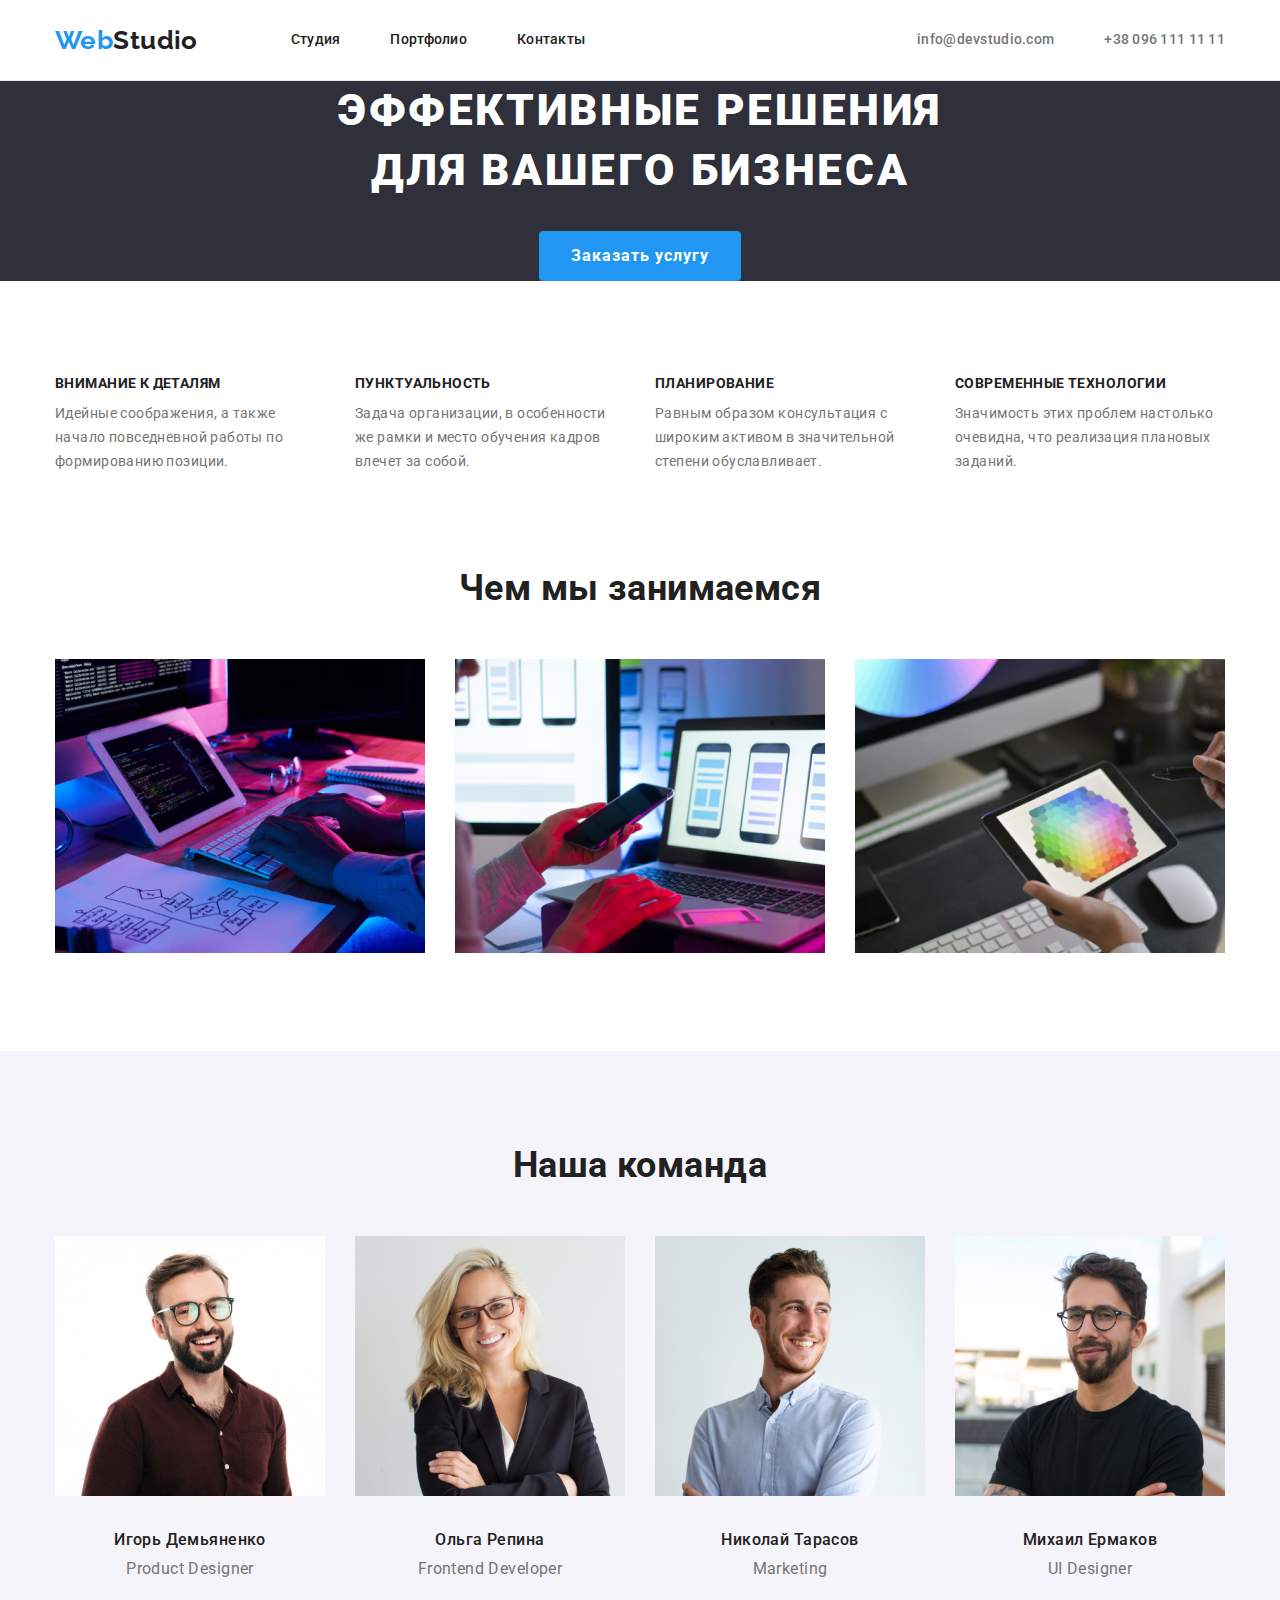
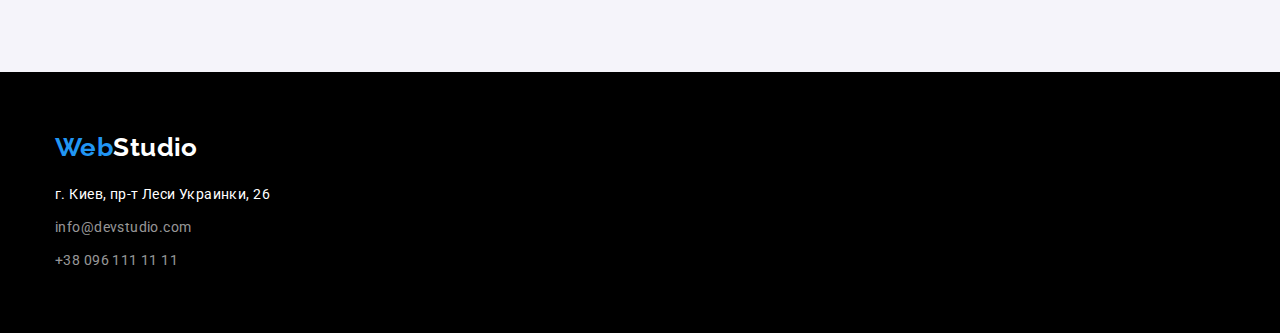
==== index.html @ cd9a00e1 "Добавляет файлы с предыдущего ДЗ" ====
<!DOCTYPE html>
<html lang="ru">
<head>
    <meta charset="UTF-8">
    <meta name="viewport" content="width=device-width, initial-scale=1.0">
    <title>Документ</title>
    <link rel="stylesheet" href="https://cdnjs.cloudflare.com/ajax/libs/modern-normalize/1.0.0/modern-normalize.min.css">
    <link rel="preconnect" href="https://fonts.gstatic.com">
    <link href="https://fonts.googleapis.com/css2?family=Raleway:wght@700&family=Roboto:wght@400;500;700;900&display=swap"
        rel="stylesheet">
    <link rel="stylesheet" href="./css/styles.css">
</head>
<body>
    <header class="header">
        <div class="conteiner header-conteiner">
        <nav class="nav">
            <a href="./index.html" class="logo"><span class="logo-web">Web</span>Studio</a>
            <ul class="nav-list list">
                <li class="item"><a href="./index.html" class="link">Студия</a></li>
                <li class="item"><a href="./portfolio.html" class="link">Портфолио</a></li>
                <li class="item"><a href="" class="link">Контакты</a></li>
            </ul>
        </nav>
        
        <ul class="adress-list list">
            <li class="item"><a href="info@devstudio.com" class="mail-tele">info@devstudio.com</a></li>
            <li class="item"><a href="tel:+380961111111" class="mail-tele">+38 096 111 11 11</a></li>
        </ul>
        </div>
    </header>
    <main>
        <section class="hero">
            <h1>Эффективные решения для вашего бизнеса</h1>
            <button type="button" class="hero-button">Заказать услугу</button>
        </section>
       
        <section class="dignity">
            <div class="conteiner">
            <h2 class="visually-hidden">Достоинства</h2>
            <ul class="list dignity-list">
                <li class="item">
                    <h3>Внимание к деталям</h3>
                    <p class="dignity-par">Идейные соображения, а также начало повседневной работы по формированию позиции.</p>
                </li>
                <li class="item">
                    <h3>Пунктуальность</h3>
                    <p class="dignity-par">Задача организации, в особенности же рамки и место обучения кадров влечет за собой.</p>
                </li>
                <li class="item">
                    <h3>Планирование</h3>
                    <p class="dignity-par">Равным образом консультация с широким активом в значительной степени обуславливает.</p>
                </li>
                <li class="item">
                    <h3>Современные технологии</h3>
                    <p class="dignity-par">Значимость этих проблем настолько очевидна, что реализация плановых заданий.</p>
                </li>
            </ul>
            </div>
        </section>

        <section class="occupation">
            <div class="conteiner">
            <h2>Чем мы занимаемся</h2>
            <ul class="list occupation-list">
                <li class="item">
                    <a href=""><img src="./images/doing-1.jpg" alt="печатаем на клавиатуре" width="370"></a>
                </li>
                <li class="item">
                    <a href=""><img src="./images/doing-2.jpg" alt="держим телефон перед ноутбуком" width="370"></a>
                </li>
                <li class="item">
                    <a href=""><img src="./images/doing-3.jpg" alt="выбираем цвет на планшете" width="370"></a>
                </li>
            </ul>
            </div>
        </section>

        <section class="team">
            <div class="conteiner">
            <h2>Наша команда</h2>
            <ul class="list team-list">
                <li class="item">
                    <a href=""><img src="./images/desiner.jpg" alt="дезайнер нашей команды" width="270"></a>
                    <h3>Игорь Демьяненко</h3>
                    <p lang="en" class="team-par">Product Designer</p>
                </li>
                <li class="item">
                    <a href=""><img src="./images/developer.jpg" alt="разработчик нашей команды"  width="270"></a>
                    <h3>Ольга Репина</h3>
                    <p lang="en" class="team-par">Frontend Developer</p>
                </li>
                <li class="item">
                    <a href=""><img src="./images/marketing.jpg" alt="маркетолог нашей команды"  width="270"></a>
                    <h3>Николай Тарасов</h3>
                    <p lang="en" class="team-par">Marketing</p>
                </li>
                <li class="item">
                    <a href=""><img src="./images/ui-desiner.jpg" alt="дезайнер интерфейса нашей команды"  width="270"></a>
                    <h3>Михаил Ермаков</h3>
                    <p lang="en" class="team-par">UI Designer</p>
                </li>
            </ul>
            </div>
        </section>
    </main>

        <footer class="footer">
            <div class="conteiner">
            <a href="./index.html" class="logo"><span class="logo-web">Web</span>Studio</a>
            <address class="address">
                <span class="street item">г. Киев, пр-т Леси Украинки, 26</span>
                <a href="info@devstudio.com" class="footer-link item">info@devstudio.com</a>
                <a href="tel:+380961111111" class="footer-link item">+38 096 111 11 11</a>
            </address>
            </div>
        </footer>
        
</body>
</html>
---- css/styles.css ----
/* цвет лого 000000 */
/* цвет лого 2196F3 */
/* цвет активной ссылки 2196F3 */
/* цвет ссылки в навигиции 212121 */
/* цвет номера телефона в footer 757575 */
/* цвет героя FFFFFF */
/* цвет эл. адреса и телефона в footer 255, 255, 255, 0.6*/
/* цвет героя FFFFFF */

/*
font logo Raleway 700
font text Roboto 400, 500, 700, 900, 
*/

:root {
  --primary-text-color: #212121;
  --accent-color: #2196f3;
  --primary-paragraph-color: #757575;
  --primary-white-color: #ffffff;
}

body {
  background-color: #ffffff;
  color: var(--primary-text-color);

  font-family: Roboto, sans-serif;
  font-size: 14px;
  line-height: 1.14;
  letter-spacing: 0.03em;
}

.conteiner {
  width: 1200px;
  padding-left: 15px;
  padding-right: 15px;
  margin-left: auto;
  margin-right: auto;
}

.visually-hidden {
  position: absolute;
  clip: rect(0 0 0 0);
  width: 1px;
  height: 1px;
  margin: -1;
}

/* Header */

.header {
  border-bottom: 1px solid #ececec;
}

.header-conteiner {
  display: flex;
  align-items: center;
}

.logo-web {
  color: var(--accent-color);
}

.logo {
  margin-right: 93px;

  color: var(--primary-text-color);
  text-decoration: none;

  font-family: Raleway;
  font-weight: 700;
  font-size: 26px;
  line-height: 1.19;
}

.nav {
  display: flex;
  align-items: center;
}

.nav-list {
  display: flex;
}

.nav-list .item:not(:last-child) {
  margin-right: 50px;
}

.nav .link {
  display: block;
  padding-top: 32px;
  padding-bottom: 32px;

  color: var(--primary-text-color);
  text-decoration: none;

  font-weight: 500;
  letter-spacing: 0.02em;
}

.nav .link:hover,
.nav .link:focus {
  color: var(--accent-color);
}

.nav .link.current {
  color: var(--accent-color);
}

.list {
  list-style: none;
  margin-top: 0;
  margin-bottom: 0;
  padding-left: 0;
}

.adress-list {
  display: flex;
  margin-left: auto;
}

.adress-list .item + .item {
  margin-left: 50px;
}

.mail-tele {
  color: var(--primary-paragraph-color);
  text-decoration: none;

  font-weight: 500;
  letter-spacing: 0.02em;
}

.mail-tele:hover,
.mail-tele:focus {
  color: var(--accent-color);
}

/* Hero */

.hero {
  background-color: #2f303a;
  text-align: center;
}

.hero h1 {
  width: 696px;
  margin-left: auto;
  margin-right: auto;
  margin-top: 0;
  margin-bottom: 30px;

  color: var(--primary-white-color);

  font-weight: 900;
  font-size: 44px;
  line-height: 1.36;
  letter-spacing: 0.06em;
  text-transform: uppercase;
}

.hero-button {
  display: inline-block;
  border: 0px;
  border-radius: 4px;
  padding: 10px 32px;
  min-width: 200px;

  color: var(--primary-white-color);
  background-color: var(--accent-color);

  font-weight: 700;
  font-size: 16px;
  line-height: 1.88;
  text-align: center;
  letter-spacing: 0.06em;
}

/* Dignity */

.dignity {
  padding-top: 95px;
  padding-bottom: 95px;
}

.dignity-list {
  display: flex;
}

.dignity-list .item {
  width: 270px;
}

.dignity-list .item:not(:last-child) {
  margin-right: 30px;
}

.dignity-par,
.team-par {
  color: #757575;

  line-height: 1.71;

  margin-top: 0;
  margin-bottom: 0;
}

.dignity h3 {
  margin-top: 0;
  margin-bottom: 10px;

  font-weight: 700;
  font-size: 14px;
  text-transform: uppercase;
}

/* Occupation */

.occupation {
  padding-bottom: 94px;
}

.occupation h2,
.team h2 {
  margin-top: 0;
  margin-bottom: 50px;

  font-weight: 700;
  font-size: 36px;
  line-height: 1.17x;
  text-align: center;
}

.occupation-list {
  display: flex;
}

.occupation-list .item:not(:last-child) {
  margin-right: 30px;
}

/* Team */

.team {
  padding-top: 94px;
  padding-bottom: 94px;

  background-color: #f5f4fa;
}

.team h2 {
  margin: 0 0 50px 0;
}

.team h3 {
  margin-top: 30px;
  margin-bottom: 10px;

  font-weight: 500;
  font-size: 16px;
  line-height: 1.19;
  text-align: center;
}

.team-list {
  display: flex;
}

.team-list .item {
  border-radius: 0 0 4px 4px;
}

.team-list .item:not(:last-child) {
  margin-right: 30px;
}

.team-par {
  font-size: 16px;
  line-height: 1.19;
  text-align: center;
}

/* footer */

.footer {
  padding-top: 60px;
  padding-bottom: 60px;

  background-color: #000000;
}

footer .logo {
  display: block;
  margin: 0 0 20px 0;

  color: var(--primary-white-color);
}

.address {
  font-style: normal;
  line-height: 1.71;
}

.address .item {
  display: block;
}

.address .item:not(:last-child) {
  margin-bottom: 9px;
}

.footer-link {
  padding: 0;

  color: rgba(255, 255, 255, 0.6);
  text-decoration: none;

  font-size: 14px;
}

.footer-link:hover,
.footer-link:focus {
  color: var(--accent-color);
}

.street {
  color: var(--primary-white-color);
}

/* PORTFOLIO */

.portfolio {
  padding-top: 94px;
  padding-bottom: 94px;
}

.portfolio-button {
  padding: 6px 22px;
  border: 0;
  border-radius: 4px;

  color: var(--primary-text-color);
  background-color: #f5f4fa;

  font-weight: 500;
  font-size: 16px;
  line-height: 1.63;
  text-align: center;
}

.portfolio-button:hover,
.portfolio-button:focus {
  color: var(--primary-white-color);
  background-color: var(--accent-color);
}

.button-list {
  display: flex;
  padding-bottom: 50px;
  justify-content: center;
}

.button-list .item:not(:last-child) {
  margin-right: 8px;
}

.portfolio-link {
  display: flex;
  flex-wrap: wrap;
}

.portfolio-link .item {
  width: calc((100% - 60px) / 3);
  border: 1px solid rgba(238, 238, 238, 1);
}

.portfolio-link .item:not(:nth-child(3n)) {
  margin-right: 30px;
}

.portfolio-link .item:not(:nth-last-child(-n + 3)) {
  margin-bottom: 30px;
}

.portfolio-link a {
  margin: 0;
  text-decoration: none;
}

.portfolio-link h2 {
  margin: 0;

  color: var(--primary-text-color);

  font-weight: 700;
  font-size: 18px;
  line-height: 2;
  letter-spacing: 0.06em;
}

.portfolio-link p {
  margin: 0;
}

.portfolio-item {
  padding: 20px 24px;

  color: var(--primary-paragraph-color);

  font-size: 16px;
  line-height: 1.88;
}
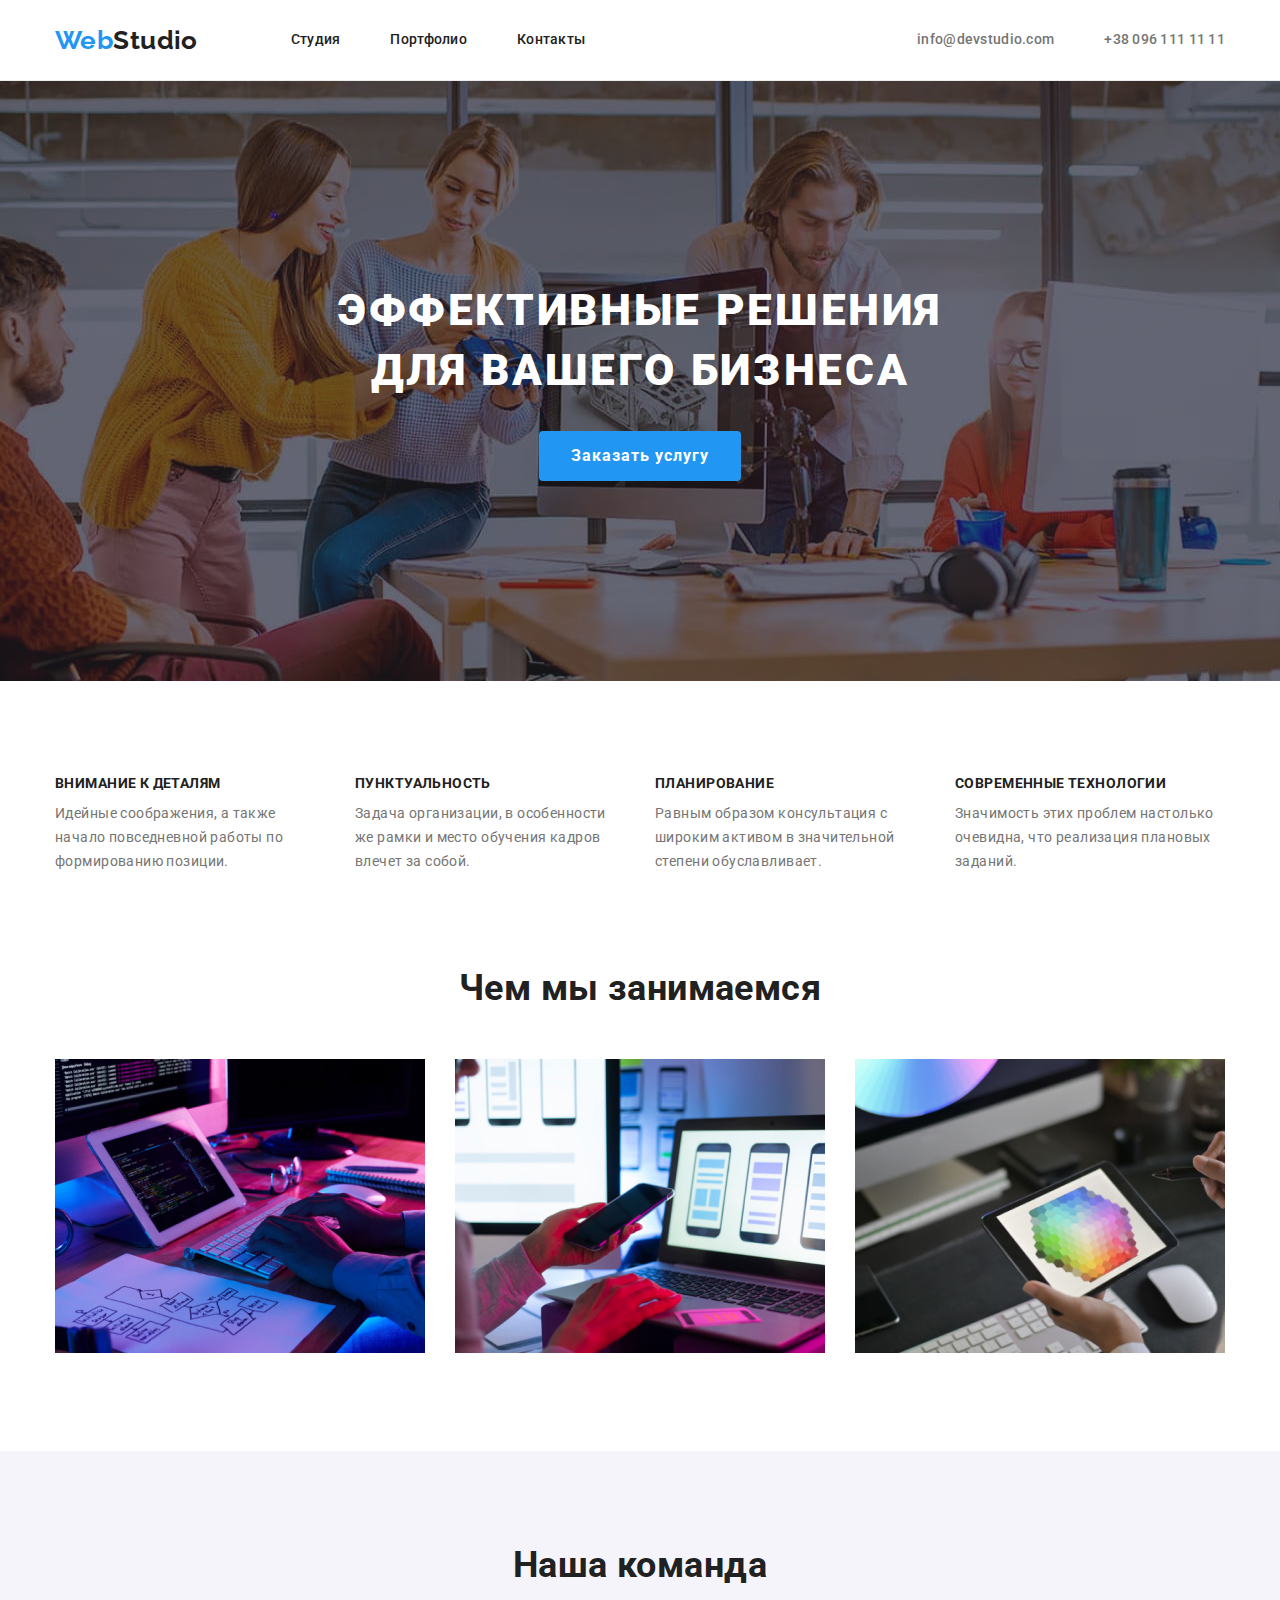
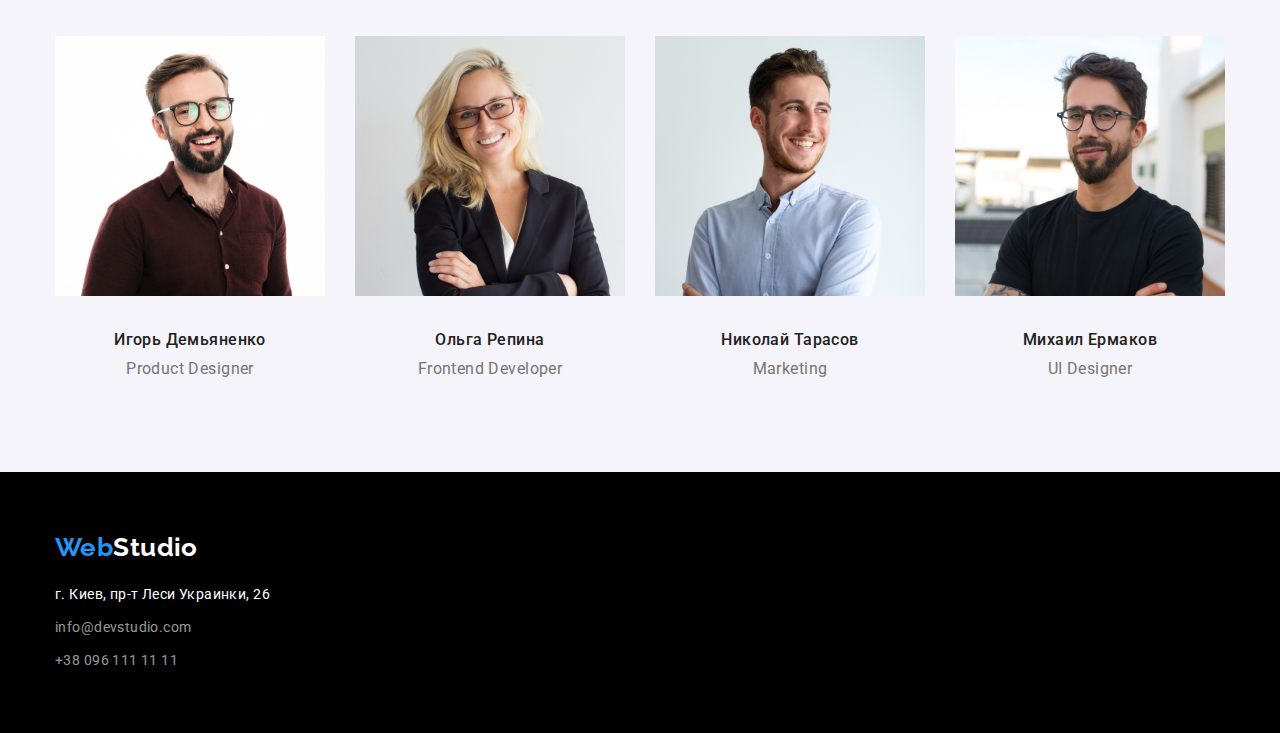
==== commit fcdd3c0e: "градиент и рисунок в герое" ====
--- a/index.html
+++ b/index.html
@@ -30,8 +30,11 @@
     </header>
     <main>
         <section class="hero">
-            <h1>Эффективные решения для вашего бизнеса</h1>
+            <div class="overlay">
+                <h1>Эффективные решения для вашего бизнеса</h1>
             <button type="button" class="hero-button">Заказать услугу</button>
+            </div>
+            
         </section>
        
         <section class="dignity">
--- a/css/styles.css
+++ b/css/styles.css
@@ -138,8 +138,24 @@
 /* Hero */
 
 .hero {
-  background-color: #2f303a;
-  text-align: center;
+  background-color: #c4c4c4;
+  text-align: center;
+}
+
+.overlay {
+  margin-left: auto;
+  margin-right: auto;
+  padding-top: 200px;
+  padding-bottom: 200px;
+  max-width: 1600px;
+
+  background-image: linear-gradient(
+      to right,
+      rgba(47, 48, 58, 0.4),
+      rgba(47, 48, 58, 0.4)
+    ),
+    url(../images/logo.jpg);
+  background-position: center;
 }
 
 .hero h1 {
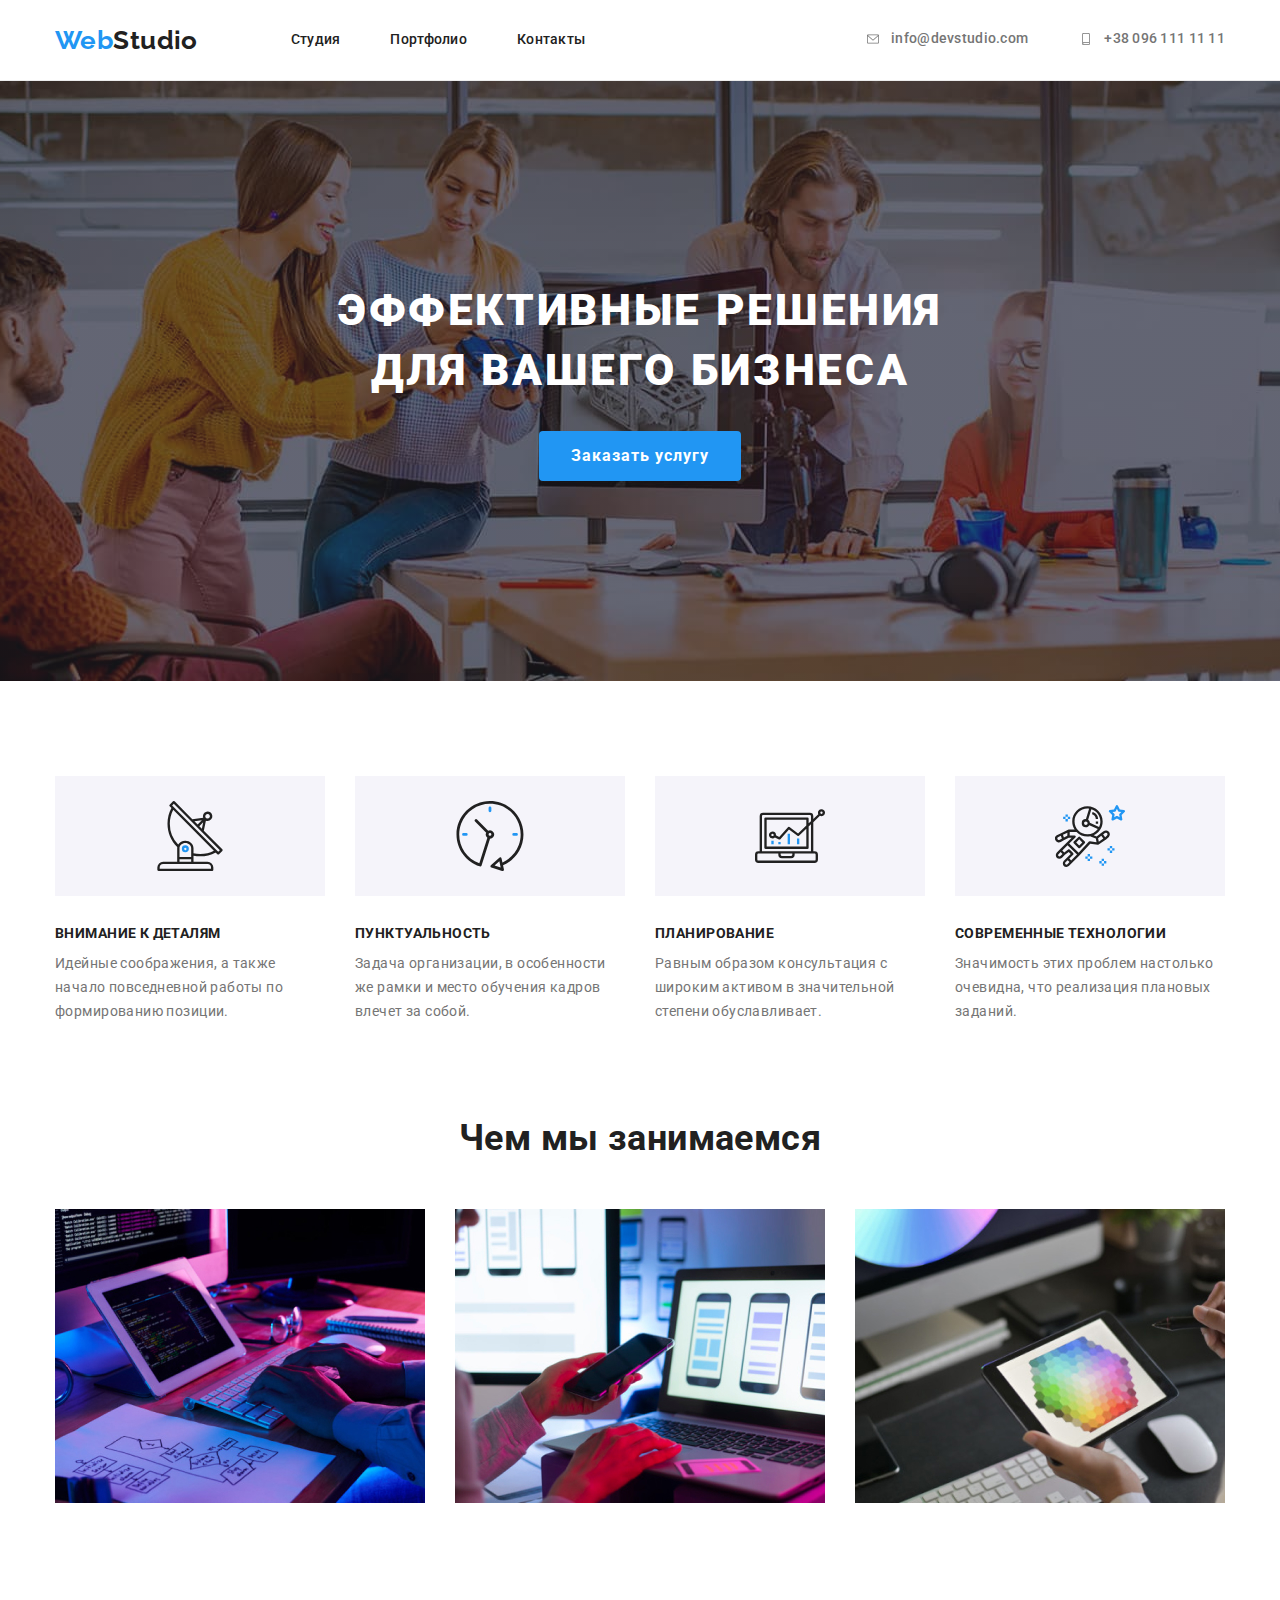
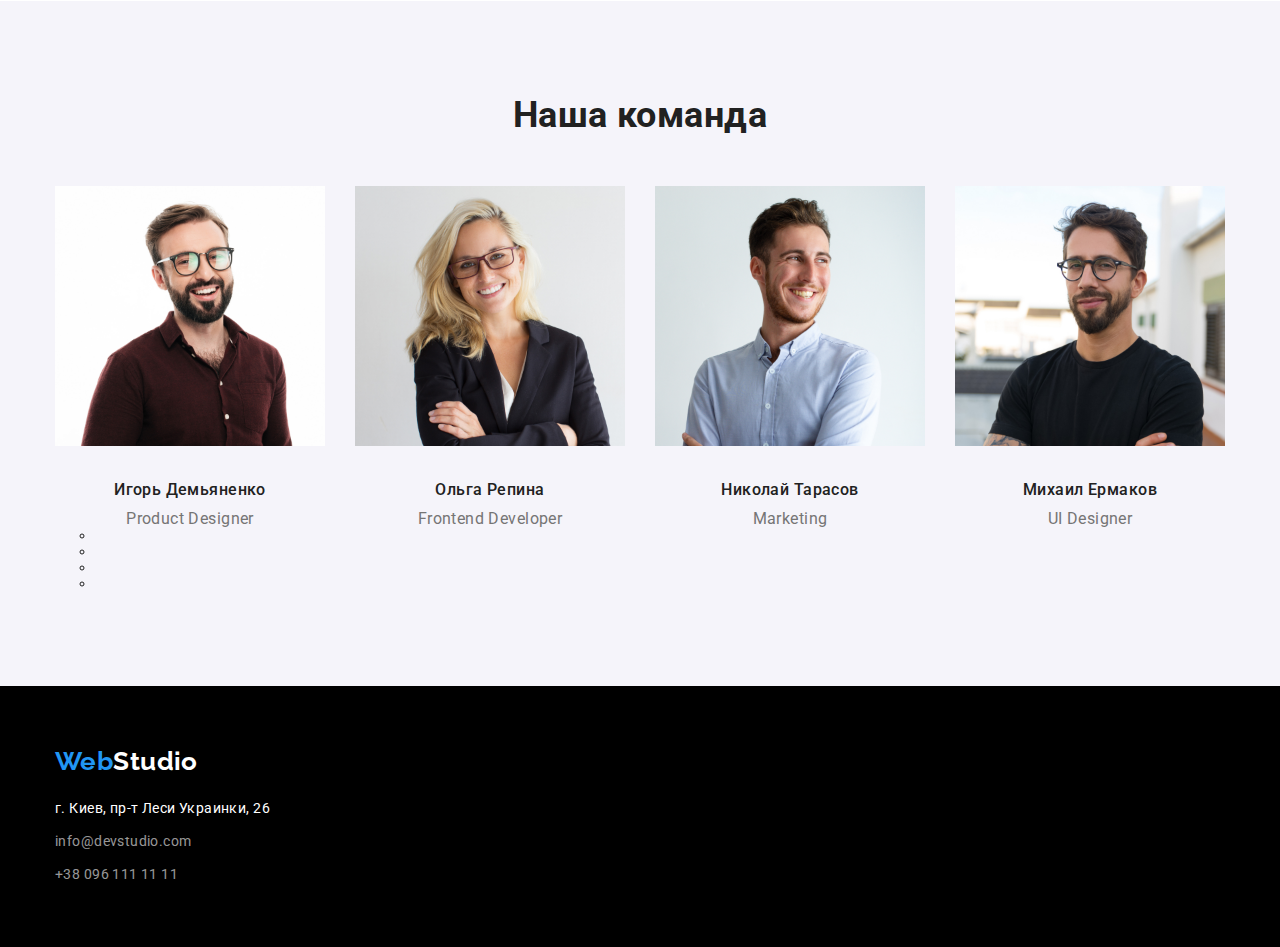
==== commit 14a540a2: "иконки зайнятости, номера и почты" ====
--- a/index.html
+++ b/index.html
@@ -23,8 +23,16 @@
         </nav>
         
         <ul class="adress-list list">
-            <li class="item"><a href="info@devstudio.com" class="mail-tele">info@devstudio.com</a></li>
-            <li class="item"><a href="tel:+380961111111" class="mail-tele">+38 096 111 11 11</a></li>
+            <li class="item"><a href="info@devstudio.com" class="mail-tele">
+                <svg class="nav-icon">
+                    <use href="./images/symbol-defs.svg#icon-envelope"></use>
+                </svg>
+                info@devstudio.com</a></li>
+            <li class="item"><a href="tel:+380961111111" class="mail-tele">
+                <svg class="nav-icon">
+                    <use href="./images/symbol-defs.svg#icon-smartphone"></use>
+                </svg>
+                +38 096 111 11 11</a></li>
         </ul>
         </div>
     </header>
@@ -42,18 +50,38 @@
             <h2 class="visually-hidden">Достоинства</h2>
             <ul class="list dignity-list">
                 <li class="item">
+                    <div class="icon-bg">
+                        <svg class="dignity-icon">
+                        <use href="./images/symbol-defs.svg#icon-antenna"></use>
+                    </svg>
+                    </div>
                     <h3>Внимание к деталям</h3>
                     <p class="dignity-par">Идейные соображения, а также начало повседневной работы по формированию позиции.</p>
                 </li>
                 <li class="item">
+                    <div class="icon-bg">
+                        <svg class="dignity-icon">
+                            <use href="./images/symbol-defs.svg#icon-clock"></use>
+                        </svg>
+                    </div>
                     <h3>Пунктуальность</h3>
                     <p class="dignity-par">Задача организации, в особенности же рамки и место обучения кадров влечет за собой.</p>
                 </li>
                 <li class="item">
+                    <div class="icon-bg">
+                        <svg class="dignity-icon">
+                            <use href="./images/symbol-defs.svg#icon-diagram"></use>
+                        </svg>
+                    </div>
                     <h3>Планирование</h3>
                     <p class="dignity-par">Равным образом консультация с широким активом в значительной степени обуславливает.</p>
                 </li>
                 <li class="item">
+                    <div class="icon-bg">
+                        <svg class="dignity-icon">
+                            <use href="./images/symbol-defs.svg#icon-astronaut"></use>
+                        </svg>
+                    </div>
                     <h3>Современные технологии</h3>
                     <p class="dignity-par">Значимость этих проблем настолько очевидна, что реализация плановых заданий.</p>
                 </li>
@@ -86,6 +114,12 @@
                     <a href=""><img src="./images/desiner.jpg" alt="дезайнер нашей команды" width="270"></a>
                     <h3>Игорь Демьяненко</h3>
                     <p lang="en" class="team-par">Product Designer</p>
+                    <ul>
+                        <li></li>
+                        <li></li>
+                        <li></li>
+                        <li></li>
+                    </ul>
                 </li>
                 <li class="item">
                     <a href=""><img src="./images/developer.jpg" alt="разработчик нашей команды"  width="270"></a>
--- a/css/styles.css
+++ b/css/styles.css
@@ -123,11 +123,23 @@
 }
 
 .mail-tele {
+  display: inline-flex;
+  justify-content: center;
+  align-items: center;
+
   color: var(--primary-paragraph-color);
   text-decoration: none;
 
   font-weight: 500;
   letter-spacing: 0.02em;
+}
+
+.nav-icon {
+  margin-right: 10px;
+  width: 16px;
+  height: 12px;
+
+  fill: currentColor;
 }
 
 .mail-tele:hover,
@@ -229,6 +241,22 @@
   text-transform: uppercase;
 }
 
+.icon-bg {
+  display: flex;
+  align-items: center;
+  justify-content: center;
+  width: 270px;
+  height: 120px;
+  margin-bottom: 30px;
+
+  background-color: #f5f4fa;
+}
+
+.dignity-icon {
+  width: 70px;
+  height: 70px;
+}
+
 /* Occupation */
 
 .occupation {
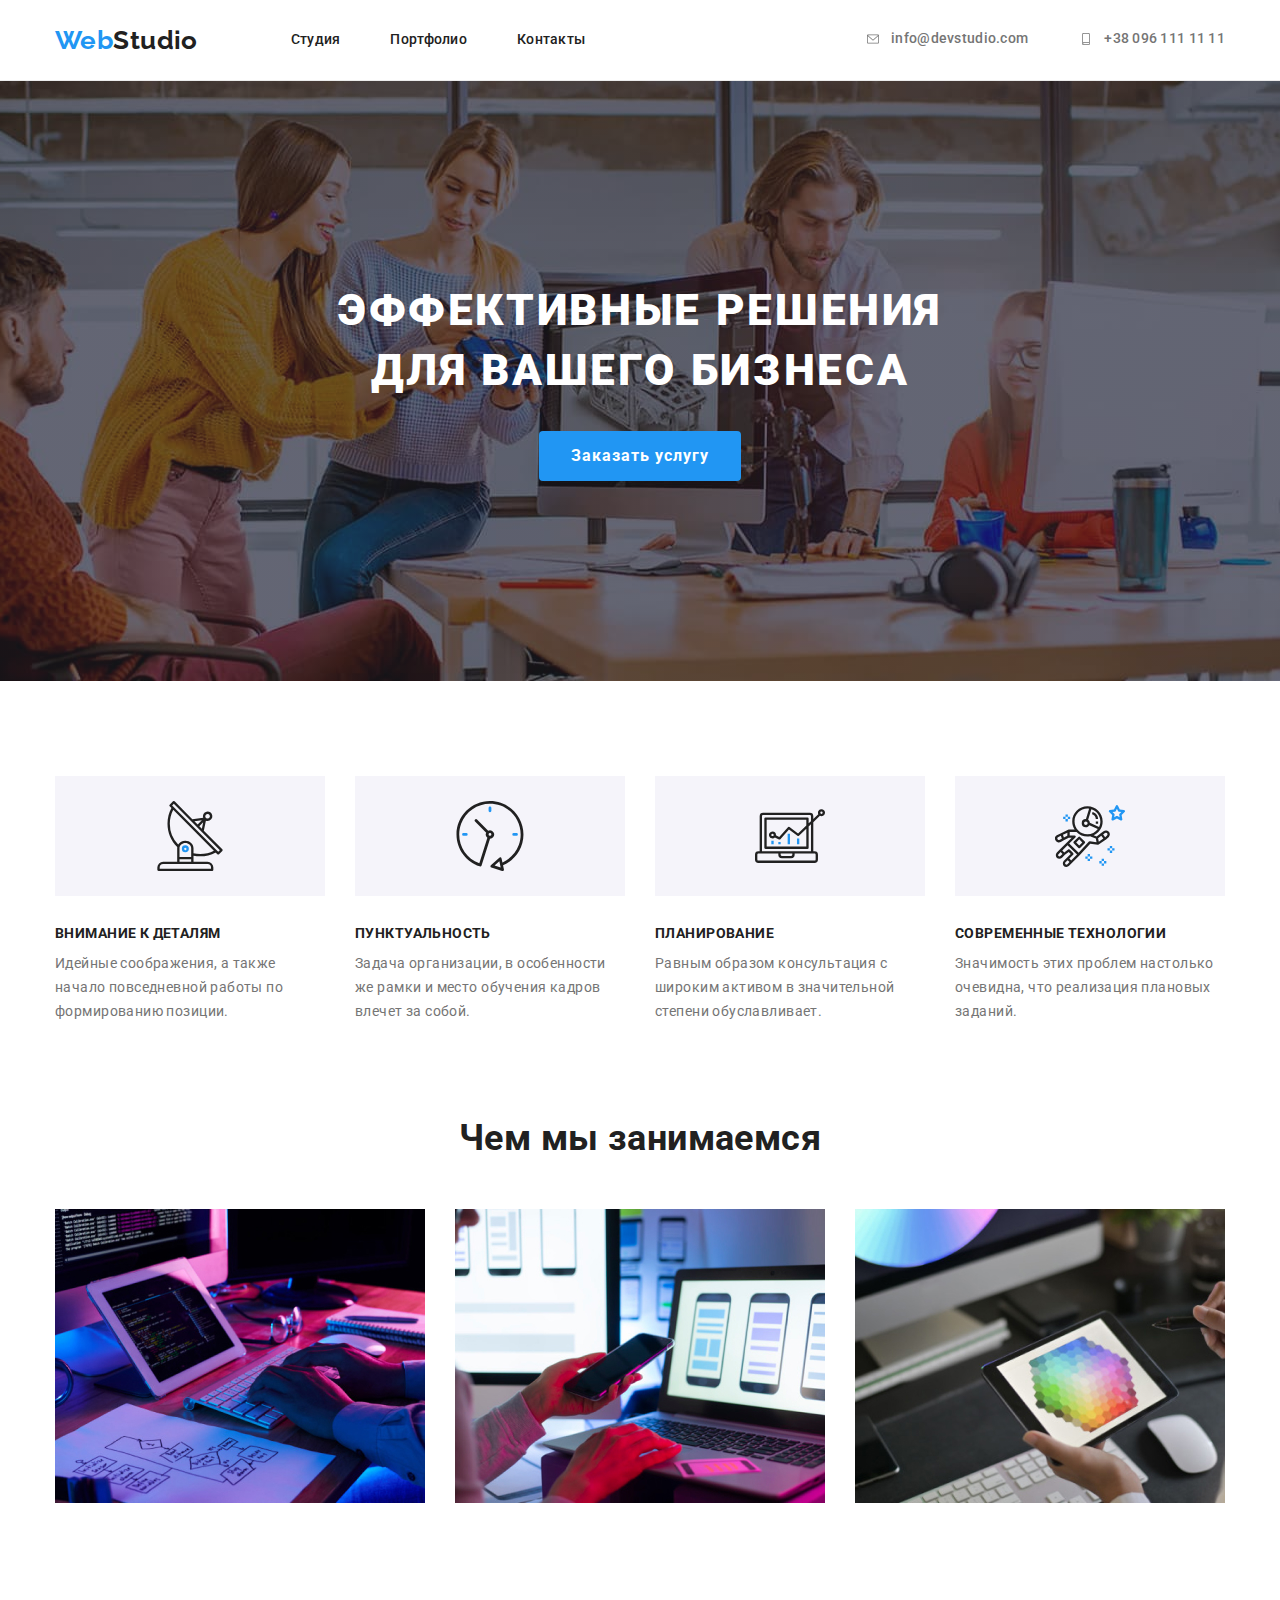
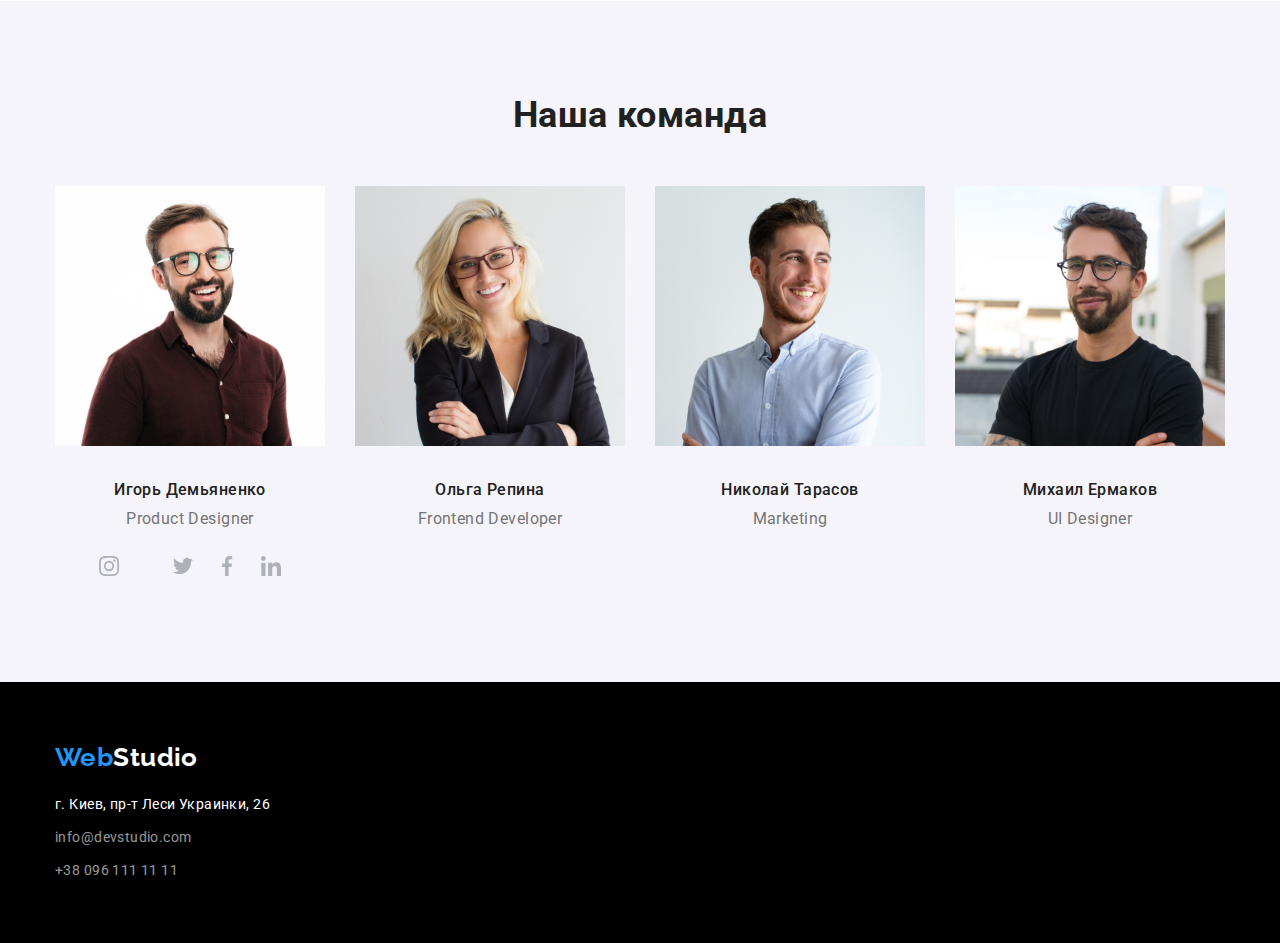
==== commit 229a27be: "социальные линки" ====
--- a/index.html
+++ b/index.html
@@ -114,11 +114,35 @@
                     <a href=""><img src="./images/desiner.jpg" alt="дезайнер нашей команды" width="270"></a>
                     <h3>Игорь Демьяненко</h3>
                     <p lang="en" class="team-par">Product Designer</p>
-                    <ul>
-                        <li></li>
-                        <li></li>
-                        <li></li>
-                        <li></li>
+                    <ul class="list social-list">
+                        <li class="item">
+                        <a class="social-link" href="">
+                            <svg class="social-icon">
+                                <use href="./images/symbol-defs.svg#icon-instagram"></use>
+                            </svg>
+                        </a>
+                        </li>
+                        <li>
+                            <a class="social-link" href="">
+                                <svg class="social-icon">
+                                    <use href="./images/symbol-defs.svg#icon-twitter"></use>
+                                </svg>
+                            </a>
+                        </li>
+                        <li>
+                            <a class="social-link" href="">
+                                <svg class="social-icon">
+                                    <use href="./images/symbol-defs.svg#icon-facebook"></use>
+                                </svg>
+                            </a>
+                        </li>
+                        <li>
+                            <a class="social-link" href="">
+                                <svg class="social-icon">
+                                    <use href="./images/symbol-defs.svg#icon-linkedin"></use>
+                                </svg>
+                            </a>
+                        </li>
                     </ul>
                 </li>
                 <li class="item">
--- a/css/styles.css
+++ b/css/styles.css
@@ -17,6 +17,7 @@
   --accent-color: #2196f3;
   --primary-paragraph-color: #757575;
   --primary-white-color: #ffffff;
+  --social-link-color: #afb1b8;
 }
 
 body {
@@ -318,9 +319,35 @@
 }
 
 .team-par {
+  margin-bottom: 16px;
+
   font-size: 16px;
   line-height: 1.19;
   text-align: center;
+}
+
+.social-list {
+  display: flex;
+  justify-content: center;
+}
+
+.social-list .item {
+  margin-right: 10px;
+}
+
+.social-link {
+  display: inline-flex;
+  align-items: center;
+  justify-content: center;
+  width: 44px;
+  height: 44px;
+
+  border-radius: 50%;
+}
+
+.social-icon {
+  width: 20px;
+  height: 20px;
 }
 
 /* footer */
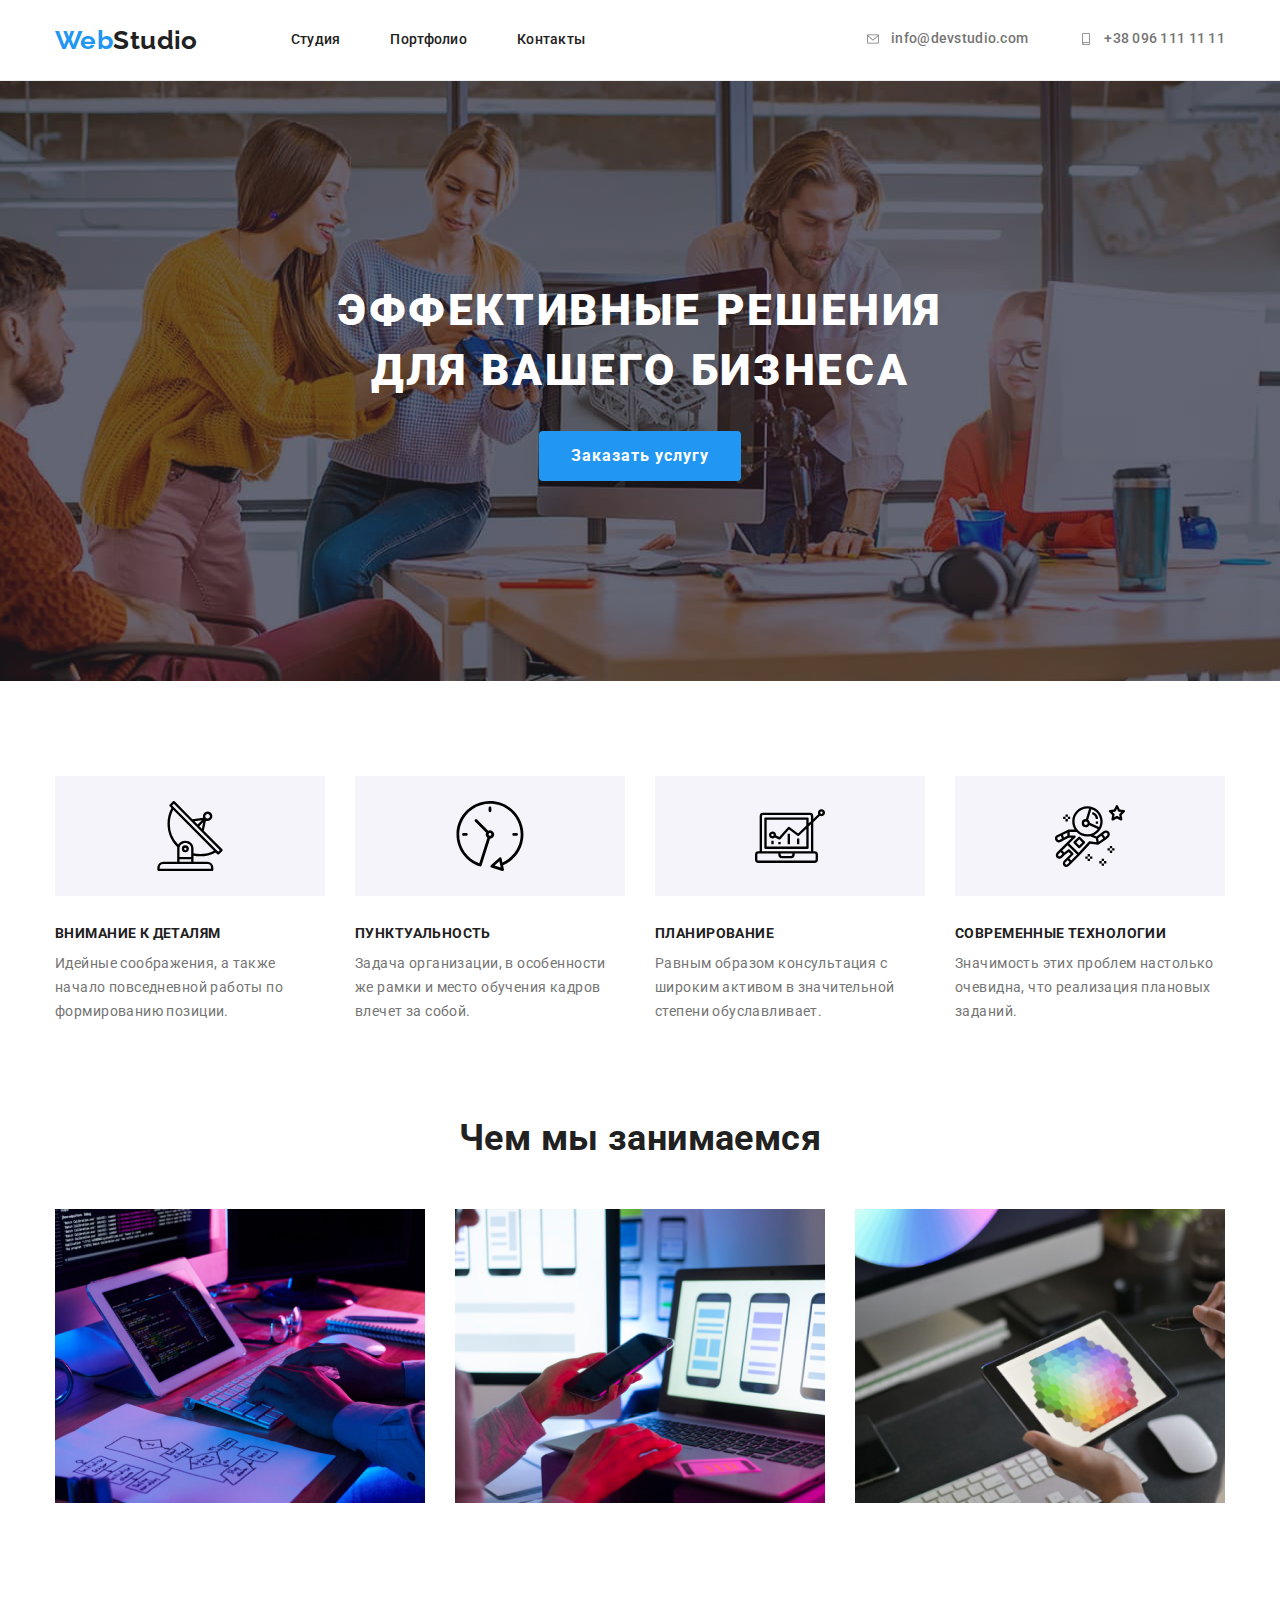
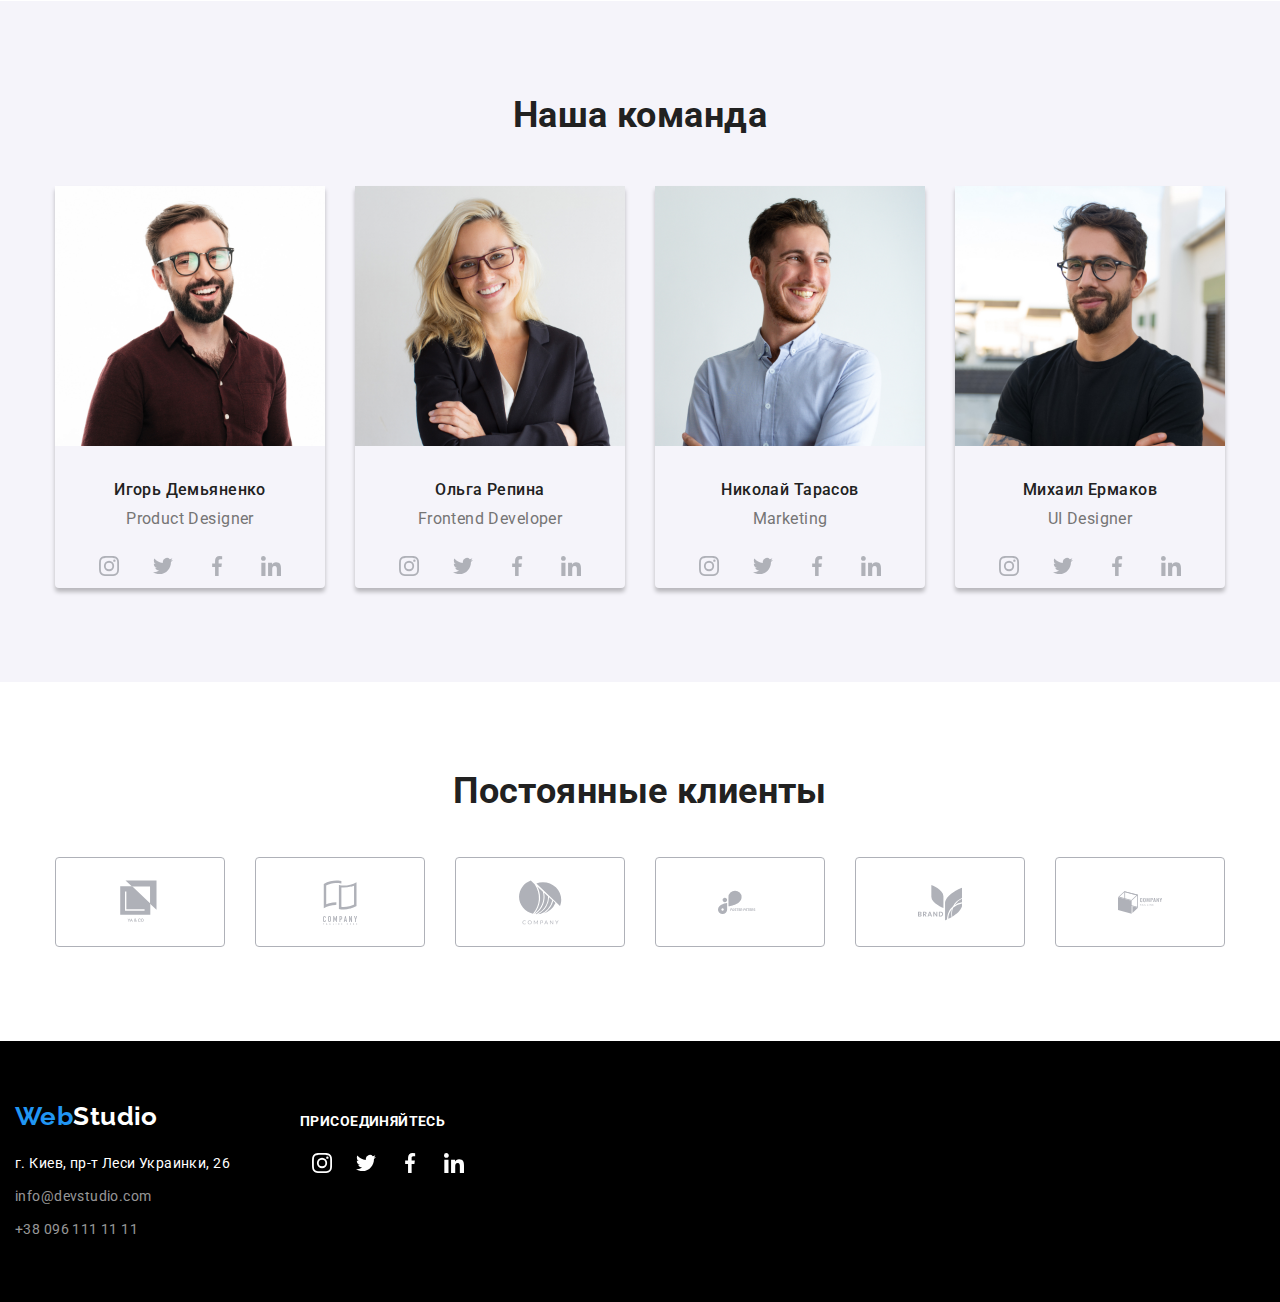
==== commit 498b0d1f: "клиентов, линки в футере и тени" ====
--- a/index.html
+++ b/index.html
@@ -115,28 +115,28 @@
                     <h3>Игорь Демьяненко</h3>
                     <p lang="en" class="team-par">Product Designer</p>
                     <ul class="list social-list">
-                        <li class="item">
+                        <li class="social-item">
                         <a class="social-link" href="">
                             <svg class="social-icon">
                                 <use href="./images/symbol-defs.svg#icon-instagram"></use>
                             </svg>
                         </a>
                         </li>
-                        <li>
+                        <li class="social-item">
                             <a class="social-link" href="">
                                 <svg class="social-icon">
                                     <use href="./images/symbol-defs.svg#icon-twitter"></use>
                                 </svg>
                             </a>
                         </li>
-                        <li>
+                        <li class="social-item">
                             <a class="social-link" href="">
                                 <svg class="social-icon">
                                     <use href="./images/symbol-defs.svg#icon-facebook"></use>
                                 </svg>
                             </a>
                         </li>
-                        <li>
+                        <li class="social-item">
                             <a class="social-link" href="">
                                 <svg class="social-icon">
                                     <use href="./images/symbol-defs.svg#icon-linkedin"></use>
@@ -149,31 +149,207 @@
                     <a href=""><img src="./images/developer.jpg" alt="разработчик нашей команды"  width="270"></a>
                     <h3>Ольга Репина</h3>
                     <p lang="en" class="team-par">Frontend Developer</p>
+                    <ul class="list social-list">
+                        <li class="social-item">
+                            <a class="social-link" href="">
+                                <svg class="social-icon">
+                                    <use href="./images/symbol-defs.svg#icon-instagram"></use>
+                                </svg>
+                            </a>
+                        </li>
+                        <li class="social-item">
+                            <a class="social-link" href="">
+                                <svg class="social-icon">
+                                    <use href="./images/symbol-defs.svg#icon-twitter"></use>
+                                </svg>
+                            </a>
+                        </li>
+                        <li class="social-item">
+                            <a class="social-link" href="">
+                                <svg class="social-icon">
+                                    <use href="./images/symbol-defs.svg#icon-facebook"></use>
+                                </svg>
+                            </a>
+                        </li>
+                        <li class="social-item">
+                            <a class="social-link" href="">
+                                <svg class="social-icon">
+                                    <use href="./images/symbol-defs.svg#icon-linkedin"></use>
+                                </svg>
+                            </a>
+                        </li>
+                    </ul>
                 </li>
                 <li class="item">
                     <a href=""><img src="./images/marketing.jpg" alt="маркетолог нашей команды"  width="270"></a>
                     <h3>Николай Тарасов</h3>
                     <p lang="en" class="team-par">Marketing</p>
+                    <ul class="list social-list">
+                        <li class="social-item">
+                            <a class="social-link" href="">
+                                <svg class="social-icon">
+                                    <use href="./images/symbol-defs.svg#icon-instagram"></use>
+                                </svg>
+                            </a>
+                        </li>
+                        <li class="social-item">
+                            <a class="social-link" href="">
+                                <svg class="social-icon">
+                                    <use href="./images/symbol-defs.svg#icon-twitter"></use>
+                                </svg>
+                            </a>
+                        </li>
+                        <li class="social-item">
+                            <a class="social-link" href="">
+                                <svg class="social-icon">
+                                    <use href="./images/symbol-defs.svg#icon-facebook"></use>
+                                </svg>
+                            </a>
+                        </li>
+                        <li class="social-item">
+                            <a class="social-link" href="">
+                                <svg class="social-icon">
+                                    <use href="./images/symbol-defs.svg#icon-linkedin"></use>
+                                </svg>
+                            </a>
+                        </li>
+                    </ul>
                 </li>
                 <li class="item">
                     <a href=""><img src="./images/ui-desiner.jpg" alt="дезайнер интерфейса нашей команды"  width="270"></a>
                     <h3>Михаил Ермаков</h3>
                     <p lang="en" class="team-par">UI Designer</p>
+                    <ul class="list social-list">
+                        <li class="social-item">
+                            <a class="social-link" href="">
+                                <svg class="social-icon">
+                                    <use href="./images/symbol-defs.svg#icon-instagram"></use>
+                                </svg>
+                            </a>
+                        </li>
+                        <li class="social-item">
+                            <a class="social-link" href="">
+                                <svg class="social-icon">
+                                    <use href="./images/symbol-defs.svg#icon-twitter"></use>
+                                </svg>
+                            </a>
+                        </li>
+                        <li class="social-item">
+                            <a class="social-link" href="">
+                                <svg class="social-icon">
+                                    <use href="./images/symbol-defs.svg#icon-facebook"></use>
+                                </svg>
+                            </a>
+                        </li>
+                        <li class="social-item">
+                            <a class="social-link" href="">
+                                <svg class="social-icon">
+                                    <use href="./images/symbol-defs.svg#icon-linkedin"></use>
+                                </svg>
+                            </a>
+                        </li>
+                    </ul>
                 </li>
             </ul>
             </div>
         </section>
+        <section class="client">
+            <div>
+            <h2>Постоянные клиенты</h2>
+            <ul class="list client-list">
+                <li class="item">
+                    <a class="client-link" href="">
+                        <svg class="logo1-icon">
+                            <use href="./images/symbol-defs.svg#icon-logo-1"></use>
+                        </svg>
+                    </a>
+                </li>
+                <li class="item">
+                    <a class="client-link" href="">
+                        <svg class="logo1-icon">
+                            <use href="./images/symbol-defs.svg#icon-logo-2"></use>
+                        </svg>
+                    </a>
+                </li>
+                <li class="item">
+                    <a class="client-link" href="">
+                        <svg class="logo1-icon">
+                            <use href="./images/symbol-defs.svg#icon-logo-3"></use>
+                        </svg>
+                    </a>
+                </li>
+                <li class="item">
+                    <a class="client-link" href="">
+                        <svg class="logo1-icon">
+                            <use href="./images/symbol-defs.svg#icon-logo-4"></use>
+                        </svg>
+                    </a>
+                </li>
+                <li class="item">
+                    <a class="client-link" href="">
+                        <svg class="logo1-icon">
+                            <use href="./images/symbol-defs.svg#icon-logo-5"></use>
+                        </svg>
+                    </a>
+                </li>
+                <li class="item">
+                    <a class="client-link" href="">
+                        <svg class="logo1-icon">
+                            <use href="./images/symbol-defs.svg#icon-logo-6"></use>
+                        </svg>
+                    </a>
+                </li>
+            </ul>
+            </section>
+            </div>
+            
     </main>
 
         <footer class="footer">
             <div class="conteiner">
-            <a href="./index.html" class="logo"><span class="logo-web">Web</span>Studio</a>
-            <address class="address">
-                <span class="street item">г. Киев, пр-т Леси Украинки, 26</span>
-                <a href="info@devstudio.com" class="footer-link item">info@devstudio.com</a>
-                <a href="tel:+380961111111" class="footer-link item">+38 096 111 11 11</a>
-            </address>
-            </div>
+                <div class="adress-logo">
+                    <a href="./index.html" class="logo"><span class="logo-web">Web</span>Studio</a>
+                    <address class="address">
+                    <span class="street item">г. Киев, пр-т Леси Украинки, 26</span>
+                    <a href="info@devstudio.com" class="footer-link item">info@devstudio.com</a>
+                    <a href="tel:+380961111111" class="footer-link item">+38 096 111 11 11</a>
+                    </address>
+                </div>
+                <div>
+                <p class="join">присоединяйтесь</p>
+                <ul class="list social-list">
+                    <li>
+                        <a class="social-link footer-social" href="">
+                            <svg class="social-icon">
+                                <use href="./images/symbol-defs.svg#icon-instagram"></use>
+                            </svg>
+                        </a>
+                    </li>
+                    <li>
+                        <a class="social-link footer-social" href="">
+                            <svg class="social-icon">
+                                <use href="./images/symbol-defs.svg#icon-twitter"></use>
+                            </svg>
+                        </a>
+                    </li>
+                    <li>
+                        <a class="social-link footer-social" href="">
+                            <svg class="social-icon">
+                                <use href="./images/symbol-defs.svg#icon-facebook"></use>
+                            </svg>
+                        </a>
+                    </li>
+                    <li>
+                        <a class="social-link footer-social" href="">
+                            <svg class="social-icon">
+                                <use href="./images/symbol-defs.svg#icon-linkedin"></use>
+                            </svg>
+                        </a>
+                    </li>
+                </ul>
+            </div>
+            </div>
+
         </footer>
         
 </body>
--- a/css/styles.css
+++ b/css/styles.css
@@ -312,6 +312,7 @@
 
 .team-list .item {
   border-radius: 0 0 4px 4px;
+  box-shadow: 0px 4px 4px rgba(0, 0, 0, 0.25);
 }
 
 .team-list .item:not(:last-child) {
@@ -331,7 +332,7 @@
   justify-content: center;
 }
 
-.social-list .item {
+.social-item:not(:last-child) {
   margin-right: 10px;
 }
 
@@ -343,11 +344,75 @@
   height: 44px;
 
   border-radius: 50%;
+  color: var(--social-link-color);
+}
+
+.social-link:hover,
+.social-link:focus {
+  background-color: var(--accent-color);
+  color: var(--primary-white-color);
 }
 
 .social-icon {
   width: 20px;
   height: 20px;
+
+  fill: currentColor;
+}
+
+.social-icon:hover {
+  fill: var(--primary-white-color);
+}
+
+/* Client */
+
+.client {
+  padding-top: 94px;
+  padding-bottom: 94px;
+}
+
+.client h2 {
+  margin-top: 0;
+  margin-bottom: 50px;
+
+  font-weight: 700;
+  font-size: 36px;
+  line-height: 0.86;
+  text-align: center;
+}
+
+.client-list {
+  display: flex;
+  justify-content: center;
+}
+
+.client-list .item:not(:last-child) {
+  margin-right: 30px;
+}
+
+.client-link {
+  display: inline-flex;
+  align-items: center;
+  justify-content: center;
+  width: 170px;
+  height: 90px;
+
+  border: 1px solid var(--social-link-color);
+  border-radius: 4px;
+  color: var(--social-link-color);
+}
+
+.logo1-icon {
+  width: 44.27px;
+  height: 49.23px;
+
+  fill: currentColor;
+}
+
+.client-link:hover,
+.client-link:focus {
+  border-color: var(--accent-color);
+  color: var(--accent-color);
 }
 
 /* footer */
@@ -359,6 +424,14 @@
   background-color: #000000;
 }
 
+.footer .conteiner {
+  display: inline-flex;
+}
+
+.adress-logo {
+  margin-right: 70px;
+}
+
 footer .logo {
   display: block;
   margin: 0 0 20px 0;
@@ -394,6 +467,19 @@
 }
 
 .street {
+  color: var(--primary-white-color);
+}
+
+.join {
+  color: var(--primary-white-color);
+
+  font-weight: 700;
+  font-size: 14px;
+  line-height: 0.86;
+  text-transform: uppercase;
+}
+
+.footer-social {
   color: var(--primary-white-color);
 }
 
@@ -444,6 +530,11 @@
   border: 1px solid rgba(238, 238, 238, 1);
 }
 
+.portfolio-link .item:hover,
+.portfolio-link .item:focus {
+  box-shadow: 0px 4px 4px rgba(0, 0, 0, 0.25);
+}
+
 .portfolio-link .item:not(:nth-child(3n)) {
   margin-right: 30px;
 }
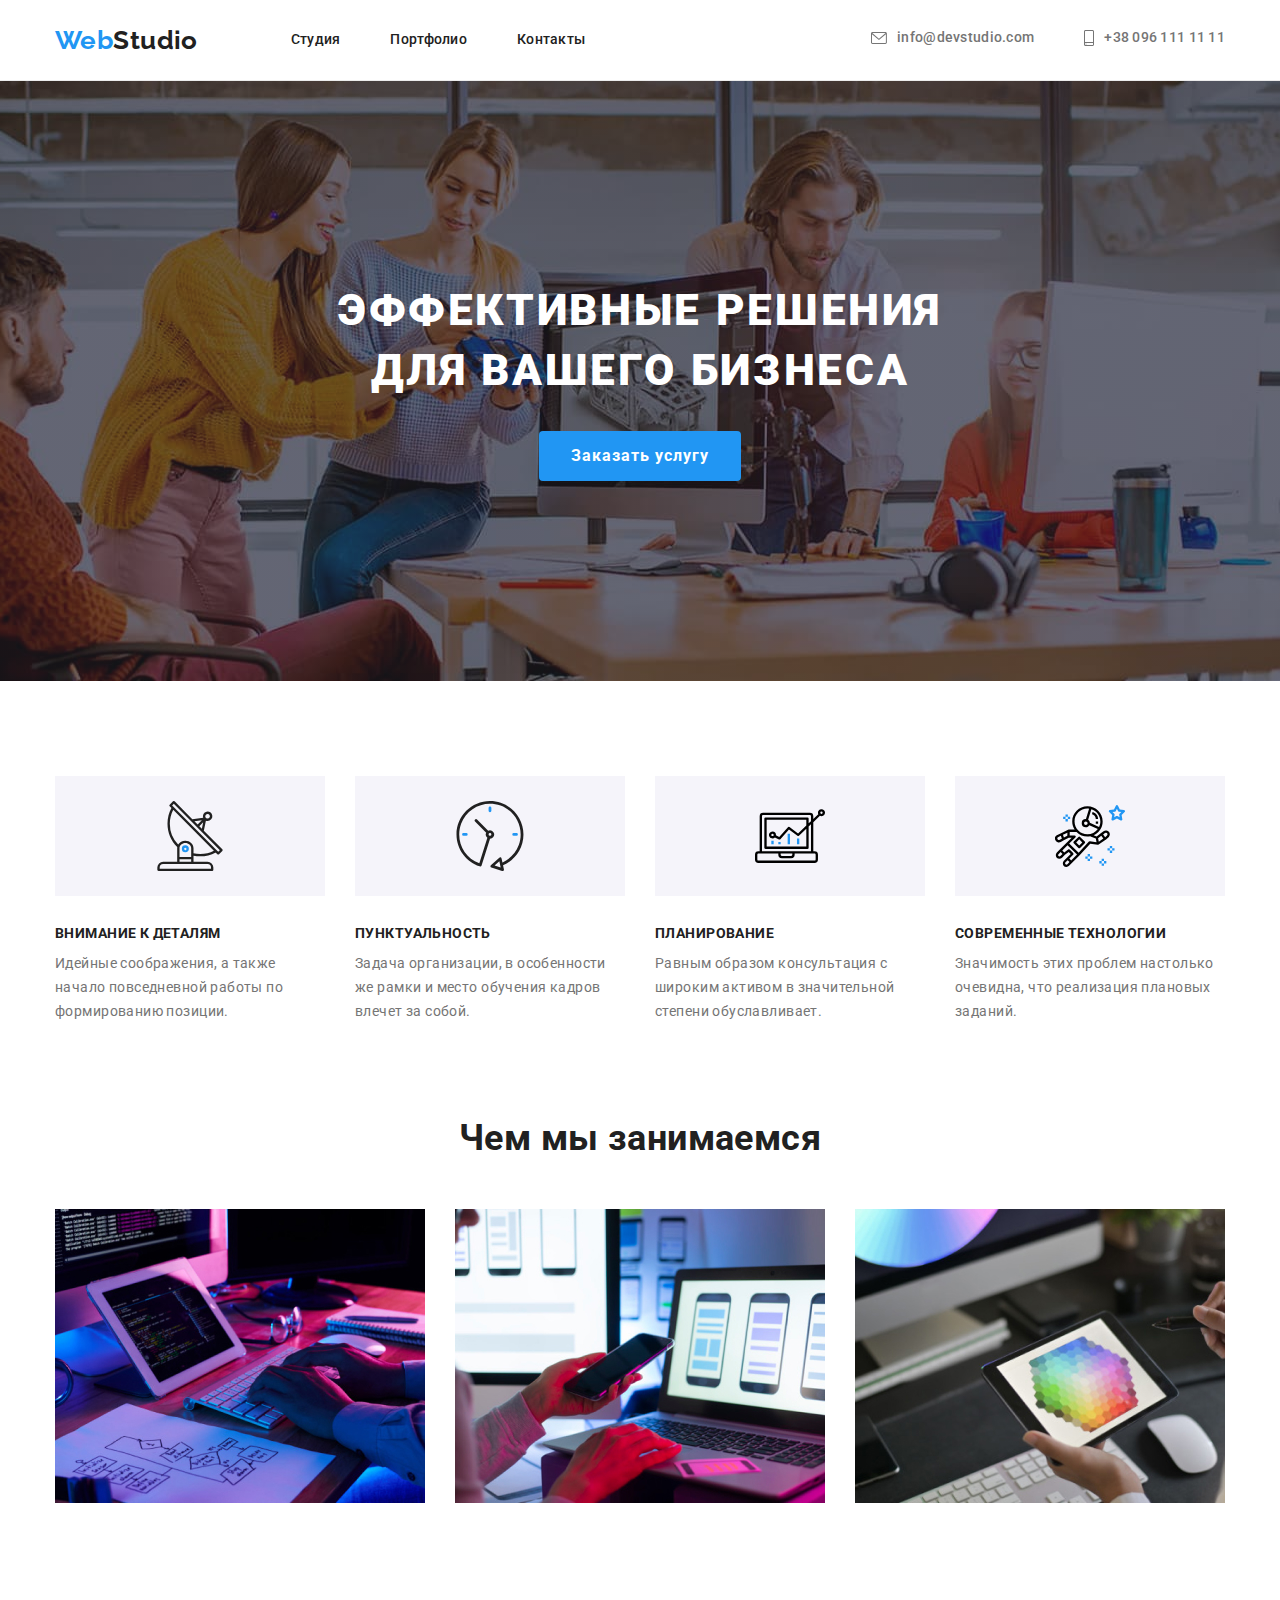
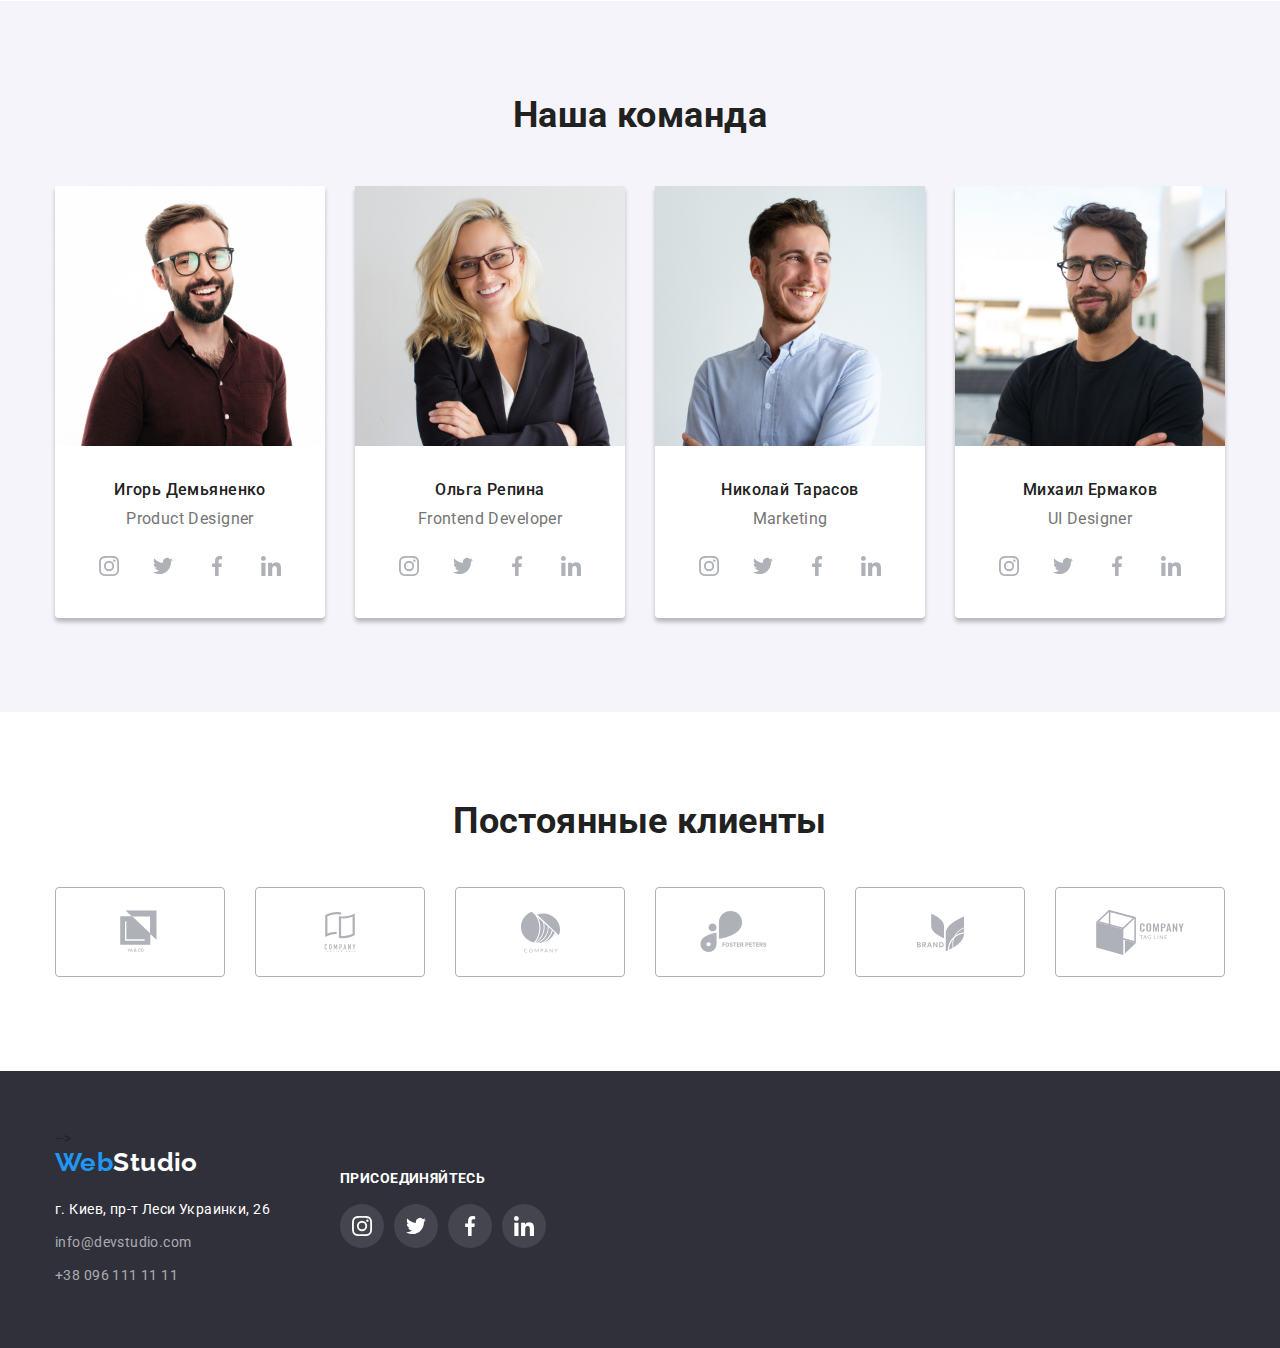
==== commit 94168685: "исправляет параметры размеры svg" ====
--- a/index.html
+++ b/index.html
@@ -24,12 +24,12 @@
         
         <ul class="adress-list list">
             <li class="item"><a href="info@devstudio.com" class="mail-tele">
-                <svg class="nav-icon">
+                <svg class="nav-icon" width="16" height="12">
                     <use href="./images/symbol-defs.svg#icon-envelope"></use>
                 </svg>
                 info@devstudio.com</a></li>
             <li class="item"><a href="tel:+380961111111" class="mail-tele">
-                <svg class="nav-icon">
+                <svg class="nav-icon" width="10" height="16">
                     <use href="./images/symbol-defs.svg#icon-smartphone"></use>
                 </svg>
                 +38 096 111 11 11</a></li>
@@ -259,42 +259,42 @@
             <ul class="list client-list">
                 <li class="item">
                     <a class="client-link" href="">
-                        <svg class="logo1-icon">
+                        <svg class="logo-icon" width="44.27" height="49.23">
                             <use href="./images/symbol-defs.svg#icon-logo-1"></use>
                         </svg>
                     </a>
                 </li>
                 <li class="item">
                     <a class="client-link" href="">
-                        <svg class="logo1-icon">
+                        <svg class="logo-icon" width="40" height="52">
                             <use href="./images/symbol-defs.svg#icon-logo-2"></use>
                         </svg>
                     </a>
                 </li>
                 <li class="item">
                     <a class="client-link" href="">
-                        <svg class="logo1-icon">
+                        <svg class="logo-icon" width="41" height="42.6">
                             <use href="./images/symbol-defs.svg#icon-logo-3"></use>
                         </svg>
                     </a>
                 </li>
                 <li class="item">
                     <a class="client-link" href="">
-                        <svg class="logo1-icon">
+                        <svg class="logo-icon" width="79.66" height="42.02">
                             <use href="./images/symbol-defs.svg#icon-logo-4"></use>
                         </svg>
                     </a>
                 </li>
                 <li class="item">
                     <a class="client-link" href="">
-                        <svg class="logo1-icon">
+                        <svg class="logo-icon"  width="59" height="47">
                             <use href="./images/symbol-defs.svg#icon-logo-5"></use>
                         </svg>
                     </a>
                 </li>
                 <li class="item">
                     <a class="client-link" href="">
-                        <svg class="logo1-icon">
+                        <svg class="logo-icon"  width="88.48" height="45.44">
                             <use href="./images/symbol-defs.svg#icon-logo-6"></use>
                         </svg>
                     </a>
@@ -307,7 +307,7 @@
 
         <footer class="footer">
             <div class="conteiner">
-                <div class="adress-logo">
+                <div class="adress-logo"> -->
                     <a href="./index.html" class="logo"><span class="logo-web">Web</span>Studio</a>
                     <address class="address">
                     <span class="street item">г. Киев, пр-т Леси Украинки, 26</span>
@@ -316,30 +316,30 @@
                     </address>
                 </div>
                 <div>
-                <p class="join">присоединяйтесь</p>
+                <p class="join-paragraph">присоединяйтесь</p>
                 <ul class="list social-list">
-                    <li>
+                    <li class="item">
                         <a class="social-link footer-social" href="">
                             <svg class="social-icon">
                                 <use href="./images/symbol-defs.svg#icon-instagram"></use>
                             </svg>
                         </a>
                     </li>
-                    <li>
+                    <li class="item">
                         <a class="social-link footer-social" href="">
                             <svg class="social-icon">
                                 <use href="./images/symbol-defs.svg#icon-twitter"></use>
                             </svg>
                         </a>
                     </li>
-                    <li>
+                    <li class="item">
                         <a class="social-link footer-social" href="">
                             <svg class="social-icon">
                                 <use href="./images/symbol-defs.svg#icon-facebook"></use>
                             </svg>
                         </a>
                     </li>
-                    <li>
+                    <li class="item">
                         <a class="social-link footer-social" href="">
                             <svg class="social-icon">
                                 <use href="./images/symbol-defs.svg#icon-linkedin"></use>
@@ -347,7 +347,7 @@
                         </a>
                     </li>
                 </ul>
-            </div>
+           </div>
             </div>
 
         </footer>
--- a/css/styles.css
+++ b/css/styles.css
@@ -137,8 +137,8 @@
 
 .nav-icon {
   margin-right: 10px;
-  width: 16px;
-  height: 12px;
+  /* width: 16px;
+  height: 12px; */
 
   fill: currentColor;
 }
@@ -311,6 +311,10 @@
 }
 
 .team-list .item {
+  padding-bottom: 30px;
+
+  background-color: var(--primary-white-color);
+
   border-radius: 0 0 4px 4px;
   box-shadow: 0px 4px 4px rgba(0, 0, 0, 0.25);
 }
@@ -402,9 +406,9 @@
   color: var(--social-link-color);
 }
 
-.logo1-icon {
-  width: 44.27px;
-  height: 49.23px;
+.logo-icon {
+  /* width: 44.27px;
+  height: 49.23px; */
 
   fill: currentColor;
 }
@@ -421,11 +425,12 @@
   padding-top: 60px;
   padding-bottom: 60px;
 
-  background-color: #000000;
+  background-color: #2f303a;
 }
 
 .footer .conteiner {
-  display: inline-flex;
+  display: flex;
+  align-items: center;
 }
 
 .adress-logo {
@@ -470,7 +475,10 @@
   color: var(--primary-white-color);
 }
 
-.join {
+.join-paragraph {
+  margin-top: 0;
+  margin-bottom: 20px;
+
   color: var(--primary-white-color);
 
   font-weight: 700;
@@ -480,7 +488,12 @@
 }
 
 .footer-social {
-  color: var(--primary-white-color);
+  background-color: rgba(255, 255, 255, 0.1);
+  color: var(--primary-white-color);
+}
+
+.social-list .item:not(:last-child) {
+  margin-right: 10px;
 }
 
 /* PORTFOLIO */
@@ -530,10 +543,24 @@
   border: 1px solid rgba(238, 238, 238, 1);
 }
 
-.portfolio-link .item:hover,
+.portfolio-card {
+  display: block;
+}
+
+.portfolio-card:hover,
+.portfolio-card:focus {
+  box-shadow: 0px 4px 4px rgba(0, 0, 0, 0.25);
+}
+
+/* .portfolio-link .item:hover,
 .portfolio-link .item:focus {
   box-shadow: 0px 4px 4px rgba(0, 0, 0, 0.25);
-}
+} */
+
+/* .p-card:hover,
+.p-card:focus {
+  box-shadow: 0px 4px 4px rgba(0, 0, 0, 0.25);
+} */
 
 .portfolio-link .item:not(:nth-child(3n)) {
   margin-right: 30px;
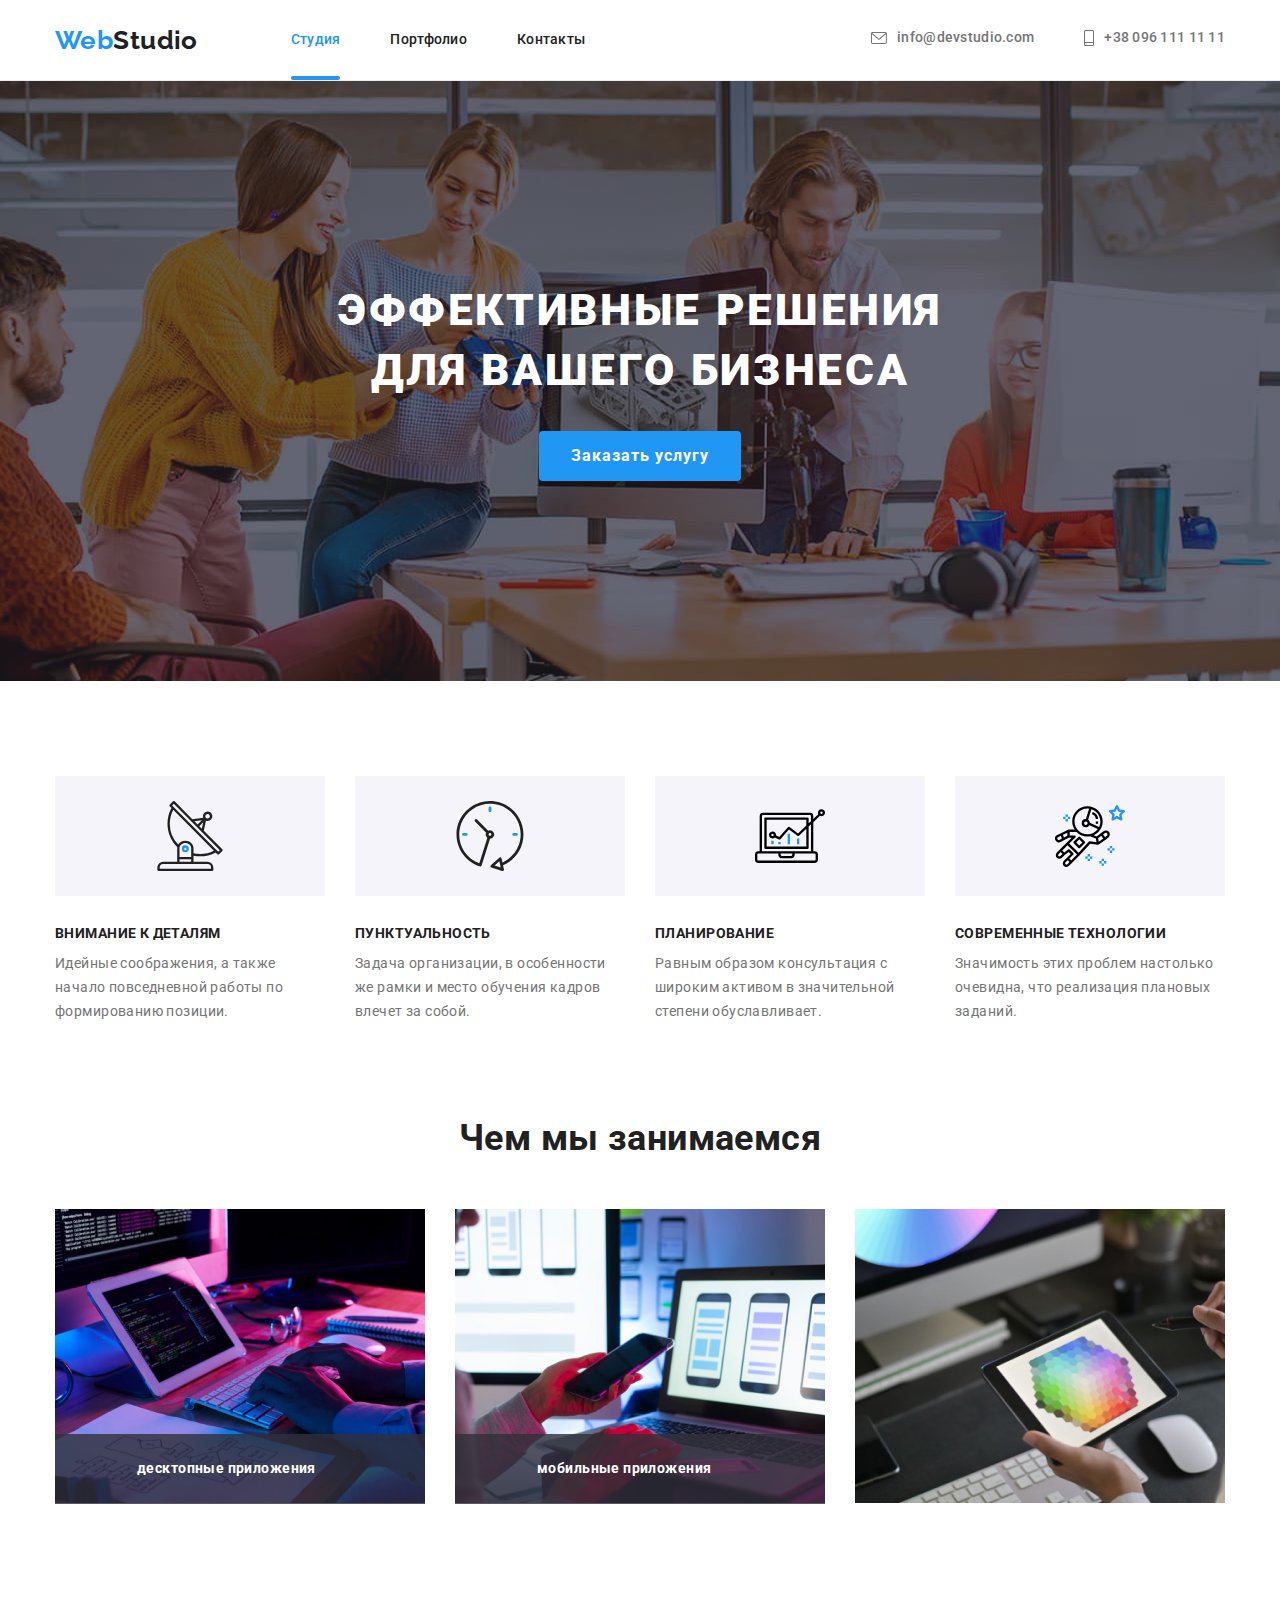
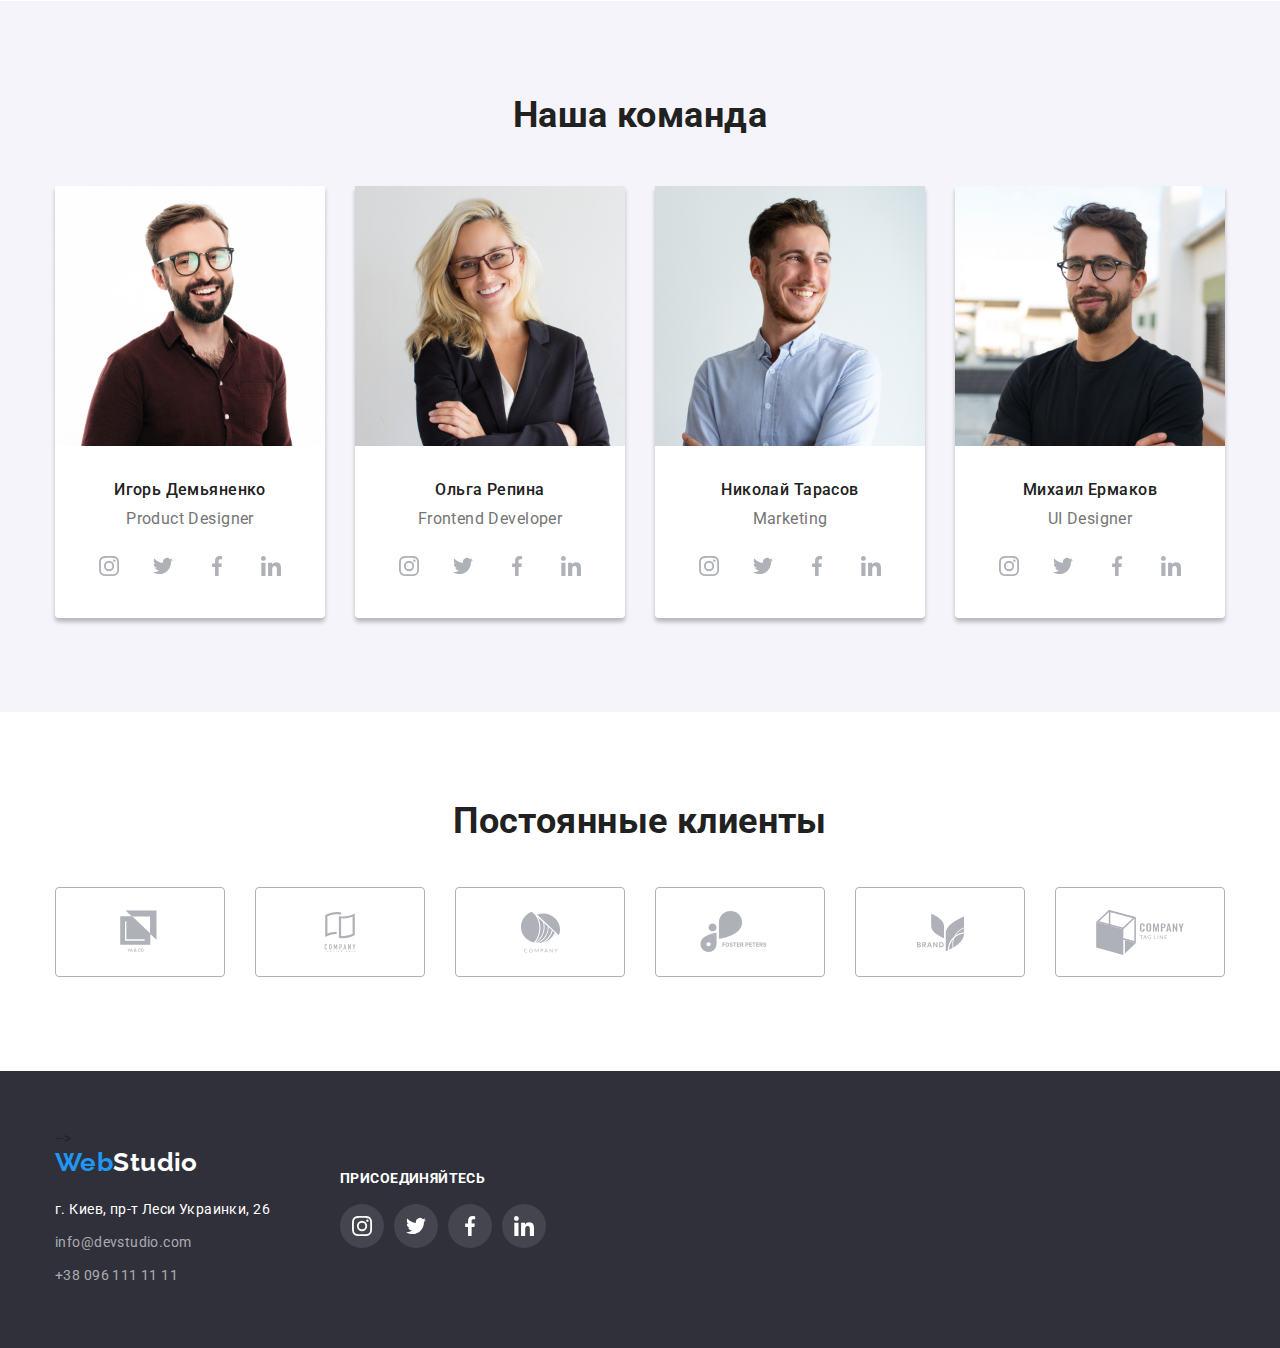
==== commit 7778f6f6: "lj," ====
--- a/index.html
+++ b/index.html
@@ -16,7 +16,7 @@
         <nav class="nav">
             <a href="./index.html" class="logo"><span class="logo-web">Web</span>Studio</a>
             <ul class="nav-list list">
-                <li class="item"><a href="./index.html" class="link">Студия</a></li>
+                <li class="item"><a href="./index.html" class="link current">Студия</a></li>
                 <li class="item"><a href="./portfolio.html" class="link">Портфолио</a></li>
                 <li class="item"><a href="" class="link">Контакты</a></li>
             </ul>
@@ -94,10 +94,12 @@
             <h2>Чем мы занимаемся</h2>
             <ul class="list occupation-list">
                 <li class="item">
-                    <a href=""><img src="./images/doing-1.jpg" alt="печатаем на клавиатуре" width="370"></a>
+                    <a href="" class="occupation-link"><img src="./images/doing-1.jpg" alt="печатаем на клавиатуре" width="370"></a>
+                    <p class="occupation-text">десктопные приложения</p>
                 </li>
                 <li class="item">
                     <a href=""><img src="./images/doing-2.jpg" alt="держим телефон перед ноутбуком" width="370"></a>
+                    <p class="occupation-text">мобильные приложения</p>
                 </li>
                 <li class="item">
                     <a href=""><img src="./images/doing-3.jpg" alt="выбираем цвет на планшете" width="370"></a>
--- a/css/styles.css
+++ b/css/styles.css
@@ -86,6 +86,10 @@
   margin-right: 50px;
 }
 
+.nav-list .link {
+  position: relative;
+}
+
 .nav .link {
   display: block;
   padding-top: 32px;
@@ -103,8 +107,23 @@
   color: var(--accent-color);
 }
 
-.nav .link.current {
+.nav .current {
   color: var(--accent-color);
+}
+
+.nav .current::after {
+  content: "";
+
+  position: absolute;
+  left: 0;
+  bottom: 0;
+
+  display: block;
+  width: 100%;
+  height: 4px;
+
+  background-color: var(--accent-color);
+  border-radius: 2px;
 }
 
 .list {
@@ -137,8 +156,6 @@
 
 .nav-icon {
   margin-right: 10px;
-  /* width: 16px;
-  height: 12px; */
 
   fill: currentColor;
 }
@@ -283,6 +300,29 @@
   margin-right: 30px;
 }
 
+.occupation-list .item {
+  position: relative;
+}
+
+.occupation-text {
+  position: absolute;
+  bottom: 3px;
+  pointer-events: none;
+
+  margin: 0;
+  padding: 27px 82px;
+
+  width: 100%;
+  height: 70px;
+
+  font-weight: 700;
+  font-size: 14px;
+  line-height: 1.1;
+  letter-spacing: 0.03em;
+  color: var(--primary-white-color);
+  background-color: rgba(47, 48, 58, 0.8);
+}
+
 /* Team */
 
 .team {
@@ -407,9 +447,6 @@
 }
 
 .logo-icon {
-  /* width: 44.27px;
-  height: 49.23px; */
-
   fill: currentColor;
 }
 
@@ -547,20 +584,41 @@
   display: block;
 }
 
+.port-img {
+  display: block;
+}
+
 .portfolio-card:hover,
 .portfolio-card:focus {
   box-shadow: 0px 4px 4px rgba(0, 0, 0, 0.25);
 }
 
-/* .portfolio-link .item:hover,
-.portfolio-link .item:focus {
-  box-shadow: 0px 4px 4px rgba(0, 0, 0, 0.25);
-} */
-
-/* .p-card:hover,
-.p-card:focus {
-  box-shadow: 0px 4px 4px rgba(0, 0, 0, 0.25);
-} */
+.portfolio-img {
+  position: relative;
+  display: block;
+  overflow: hidden;
+}
+
+.portfolio-overlay {
+  position: absolute;
+  top: 0;
+  left: 0;
+  transform: translateY(100%);
+
+  padding: 63px 24px;
+
+  font-size: 18px;
+  line-height: 1.5;
+  color: var(--primary-white-color);
+  background-color: rgba(33, 150, 243, 0.9);
+
+  transition: transform 250ms cubic-bezier(0.4, 0, 0.2, 1);
+}
+
+.portfolio-card:hover .portfolio-overlay,
+.portfolio-card:focus .portfolio-overlay {
+  transform: translateY(0);
+}
 
 .portfolio-link .item:not(:nth-child(3n)) {
   margin-right: 30px;
